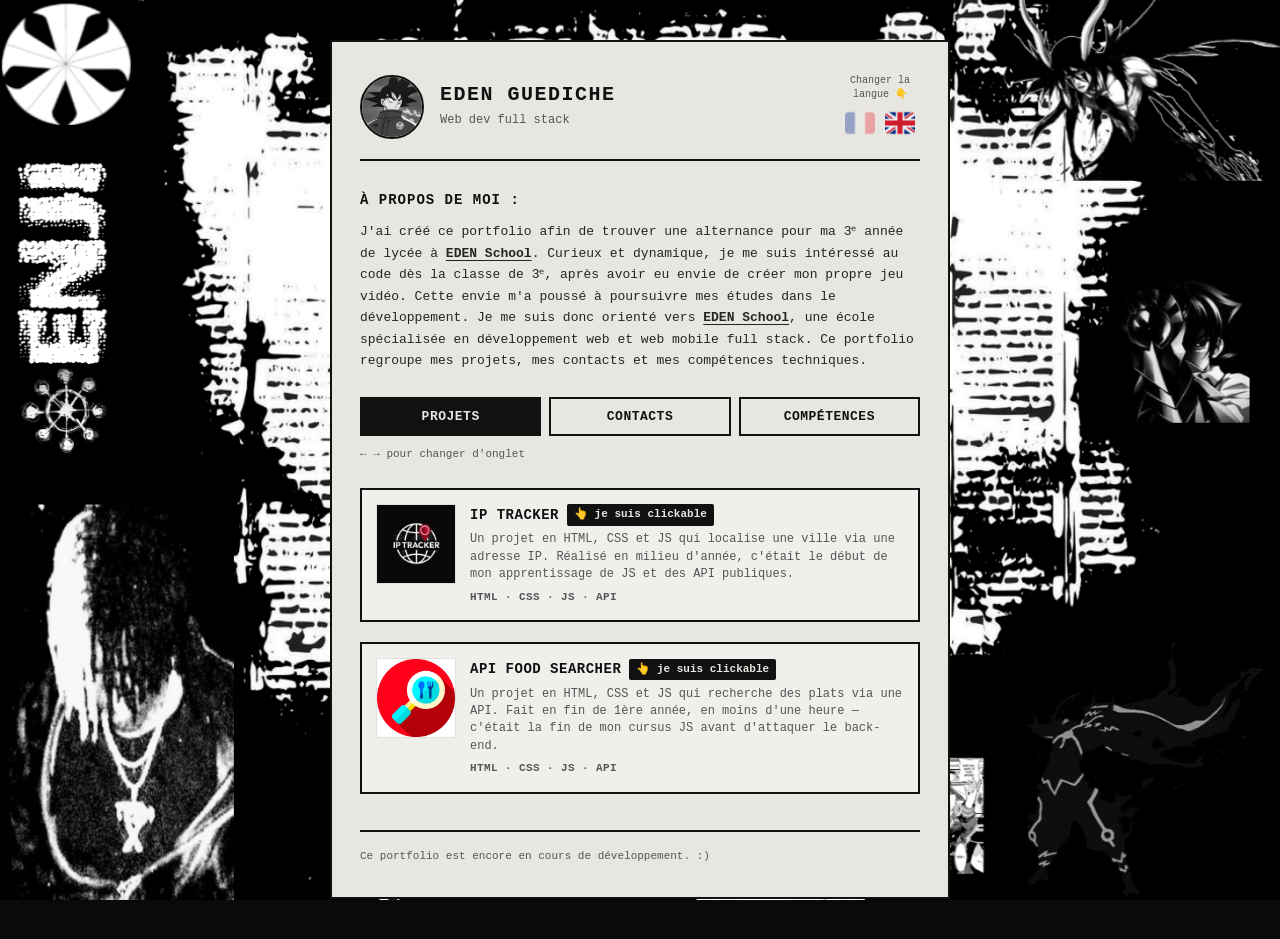
==== index.html @ 7c55465f "feat(whole portfolio change):: new html css js (new language switching system with i18n engine and a" ====
<!doctype html>
<html lang="fr">
  <head>
    <meta charset="UTF-8" />
    <meta name="viewport" content="width=device-width, initial-scale=1.0" />
    <title>Eden GUEDICHE - Portfolio</title>
    <link rel="stylesheet" href="style.css" />
    <link rel="icon" type="image/png" href="images/icon.png" />
    <link rel="apple-touch-icon" href="images/icon.png" />
    <meta name="description" content="Portfolio de Eden GUEDICHE - Développeur web full stack" />
    <meta name="author" content="Eden GUEDICHE" />
  </head>
  <body>
    <div class="background-wrapper">
      <div class="container">
        <div class="content-card">

          <!-- ===== Header ===== -->
          <header class="profile-header">
            <div class="profile-icon">
              <img src="images/profile.jpg" alt="Eden G" />
            </div>

            <div class="profile-info">
              <h1 class="profile-name">Eden GUEDICHE</h1>
              <p class="profile-title" data-i18n="profile.title">Web dev full stack</p>
            </div>

            <!-- Language selector -->
            <div class="language-select">
              <!-- Badge langue actuelle (mobile uniquement) -->
              <span class="lang-badge mobile-only" data-i18n="lang.badge">FR</span>
              <!-- Hint texte (desktop uniquement) -->
              <span class="flag-hint-text desktop-only" data-i18n="lang.hint">Changer la langue 👇</span>
              <!-- Drapeaux -->
              <div class="flag-buttons">
                <img class="flag fr-flag" src="images/flag-fr.png" alt="Français" title="Français" />
                <img class="flag gb-flag" src="images/flag-en.png" alt="English" title="English" />
              </div>
            </div>
          </header>

          <!-- ===== About ===== -->
          <section class="about-section">
            <h2 class="section-title" data-i18n="about.title">À propos de moi :</h2>
            <p class="about-text" data-i18n-html="about.text">
              J'ai créé ce portfolio afin de trouver une alternance pour ma
              3ᵉ année de lycée à <a href="https://www.edenschool.fr/" target="_blank" rel="noopener">EDEN School</a>.
              Curieux et dynamique, je me suis intéressé au code dès la classe de 3ᵉ,
              après avoir eu envie de créer mon propre jeu vidéo. Cette envie m'a poussé
              à poursuivre mes études dans le développement. Je me suis donc orienté vers
              <a href="https://www.edenschool.fr/" target="_blank" rel="noopener">EDEN School</a>,
              une école spécialisée en développement web et web mobile full stack.
              Ce portfolio regroupe mes projets, mes contacts et mes compétences techniques.
            </p>
          </section>

          <!-- ===== Navigation ===== -->
          <nav class="nav-tabs">
            <button class="tab-btn active" data-tab="projets"     data-i18n="tab.projects">Projets</button>
            <button class="tab-btn"        data-tab="contacts"    data-i18n="tab.contacts">Contacts</button>
            <button class="tab-btn"        data-tab="competences" data-i18n="tab.skills">Compétences</button>
            <!-- Flèches : desktop uniquement -->
            <p class="nav-hint desktop-only" data-i18n="nav.hint">← → pour changer d'onglet</p>
          </nav>

          <!-- ===== Tab Content ===== -->
          <div class="tab-content-wrapper">

            <!-- Projects -->
            <div class="tab-content active" id="projets">
              <div class="projects-grid">

                <a href="https://github.com/eguediche/tp-ip-adress-tracker" target="_blank" rel="noopener" class="project-link">
                  <div class="project-card">
                    <div class="project-thumbnail">
                      <img src="images/project-ip-tracker.webp" alt="IP Tracker" />
                    </div>
                    <div class="project-info">
                      <div class="project-header">
                        <h3 class="project-name">IP Tracker</h3>
                        <span class="clickable-badge" data-i18n="project.clickable">👆 je suis clickable</span>
                      </div>
                      <p class="project-desc" data-i18n="project.ip.desc">
                        Un projet en HTML, CSS et JS qui localise une ville via une adresse IP.
                        Réalisé en milieu d'année, c'était le début de mon apprentissage de JS et des API publiques.
                      </p>
                      <span class="project-tags">HTML · CSS · JS · API</span>
                    </div>
                  </div>
                </a>

                <a href="https://github.com/eguediche/api-food-searcher" target="_blank" rel="noopener" class="project-link">
                  <div class="project-card">
                    <div class="project-thumbnail">
                      <img src="images/project-food-searcher.png" alt="Food Searcher" />
                    </div>
                    <div class="project-info">
                      <div class="project-header">
                        <h3 class="project-name">API Food Searcher</h3>
                        <span class="clickable-badge" data-i18n="project.clickable">👆 je suis clickable</span>
                      </div>
                      <p class="project-desc" data-i18n="project.food.desc">
                        Un projet en HTML, CSS et JS qui recherche des plats via une API.
                        Fait en fin de 1ère année, en moins d'une heure — c'était la fin de mon cursus JS avant d'attaquer le back-end.
                      </p>
                      <span class="project-tags">HTML · CSS · JS · API</span>
                    </div>
                  </div>
                </a>

              </div>
            </div>

            <!-- Contacts -->
            <div class="tab-content" id="contacts">
              <div class="contact-list">
                <a href="https://github.com/eguediche" target="_blank" rel="noopener" class="contact-item">
                  <span class="contact-icon">→</span> Github
                </a>
                <a href="mailto:eden.guediche@icloud.com" class="contact-item">
                  <span class="contact-icon">→</span> Email
                </a>
                <a href="https://discord.com/users/935867927788400640" target="_blank" rel="noopener" class="contact-item">
                  <span class="contact-icon">→</span> Discord
                </a>
              </div>
              <p class="contact-note" data-i18n="contact.note">
                Pour tout contact professionnel, merci de passer par l'email.
              </p>
            </div>

            <!-- Skills -->
            <div class="tab-content" id="competences">

              <div class="skills-section">
                <h3 class="skills-label" data-i18n="skills.mastered">Maîtrisé</h3>
                <div class="skills-badges">
                  <a href="https://developer.mozilla.org/docs/Web/HTML" target="_blank" rel="noopener" class="skill-link">
                    <img class="badge-full" src="https://img.shields.io/badge/HTML5-E34F26?style=for-the-badge&logo=html5&logoColor=white" alt="HTML5"/>
                    <img class="badge-icon" src="https://cdn.simpleicons.org/html5/E34F26" alt="HTML5"/>
                  </a>
                  <a href="https://developer.mozilla.org/docs/Web/CSS" target="_blank" rel="noopener" class="skill-link">
                    <img class="badge-full" src="https://img.shields.io/badge/CSS3-1572B6?style=for-the-badge&logo=css3&logoColor=white" alt="CSS3"/>
                    <img class="badge-icon" src="https://cdn.simpleicons.org/css3/1572B6" alt="CSS3"/>
                  </a>
                  <a href="https://developer.mozilla.org/docs/Web/JavaScript" target="_blank" rel="noopener" class="skill-link">
                    <img class="badge-full" src="https://img.shields.io/badge/JavaScript-F7DF1E?style=for-the-badge&logo=javascript&logoColor=black" alt="JavaScript"/>
                    <img class="badge-icon" src="https://cdn.simpleicons.org/javascript/F7DF1E" alt="JavaScript"/>
                  </a>
                  <a href="https://www.php.net" target="_blank" rel="noopener" class="skill-link">
                    <img class="badge-full" src="https://img.shields.io/badge/PHP-777BB4?style=for-the-badge&logo=php&logoColor=white" alt="PHP"/>
                    <img class="badge-icon" src="https://cdn.simpleicons.org/php/777BB4" alt="PHP"/>
                  </a>
                  <a href="https://www.mysql.com" target="_blank" rel="noopener" class="skill-link">
                    <img class="badge-full" src="https://img.shields.io/badge/MySQL-4479A1?style=for-the-badge&logo=mysql&logoColor=white" alt="MySQL"/>
                    <img class="badge-icon" src="https://cdn.simpleicons.org/mysql/4479A1" alt="MySQL"/>
                  </a>
                  <a href="https://getcomposer.org" target="_blank" rel="noopener" class="skill-link">
                    <img class="badge-full" src="https://img.shields.io/badge/Composer-885630?style=for-the-badge&logo=composer&logoColor=white" alt="Composer"/>
                    <img class="badge-icon" src="https://cdn.simpleicons.org/composer/885630" alt="Composer"/>
                  </a>
                </div>
              </div>

              <div class="skills-section">
                <h3 class="skills-label" data-i18n="skills.learning">En apprentissage</h3>
                <div class="skills-badges">
                  <a href="https://laravel.com/docs" target="_blank" rel="noopener" class="skill-link">
                    <img class="badge-full" src="https://img.shields.io/badge/Laravel-FF2D20?style=for-the-badge&logo=laravel&logoColor=white" alt="Laravel"/>
                    <img class="badge-icon" src="https://cdn.simpleicons.org/laravel/FF2D20" alt="Laravel"/>
                  </a>
                </div>
              </div>

              <div class="skills-section">
                <h3 class="skills-label" data-i18n="skills.next">Prochainement</h3>
                <div class="skills-badges">
                  <a href="https://nodejs.org" target="_blank" rel="noopener" class="skill-link">
                    <img class="badge-full" src="https://img.shields.io/badge/Node.js-339933?style=for-the-badge&logo=node.js&logoColor=white" alt="Node.js"/>
                    <img class="badge-icon" src="https://cdn.simpleicons.org/nodedotjs/339933" alt="Node.js"/>
                  </a>
                  <a href="https://react.dev" target="_blank" rel="noopener" class="skill-link">
                    <img class="badge-full" src="https://img.shields.io/badge/React-61DAFB?style=for-the-badge&logo=react&logoColor=black" alt="React"/>
                    <img class="badge-icon" src="https://cdn.simpleicons.org/react/61DAFB" alt="React"/>
                  </a>
                  <a href="https://vuejs.org" target="_blank" rel="noopener" class="skill-link">
                    <img class="badge-full" src="https://img.shields.io/badge/Vue.js-4FC08D?style=for-the-badge&logo=vue.js&logoColor=white" alt="Vue.js"/>
                    <img class="badge-icon" src="https://cdn.simpleicons.org/vuedotjs/4FC08D" alt="Vue.js"/>
                  </a>
                  <a href="https://symfony.com/doc" target="_blank" rel="noopener" class="skill-link">
                    <img class="badge-full" src="https://img.shields.io/badge/Symfony-000000?style=for-the-badge&logo=symfony&logoColor=white" alt="Symfony"/>
                    <img class="badge-icon" src="https://cdn.simpleicons.org/symfony/111111" alt="Symfony"/>
                  </a>
                  <a href="https://www.lua.org/docs.html" target="_blank" rel="noopener" class="skill-link">
                    <img class="badge-full" src="https://img.shields.io/badge/Lua-2C2D72?style=for-the-badge&logo=lua&logoColor=white" alt="Lua"/>
                    <img class="badge-icon" src="https://cdn.simpleicons.org/lua/2C2D72" alt="Lua"/>
                  </a>
                  <a href="https://docs.docker.com" target="_blank" rel="noopener" class="skill-link">
                    <img class="badge-full" src="https://img.shields.io/badge/Docker-2496ED?style=for-the-badge&logo=docker&logoColor=white" alt="Docker"/>
                    <img class="badge-icon" src="https://cdn.simpleicons.org/docker/2496ED" alt="Docker"/>
                  </a>
                </div>
              </div>

            </div>
          </div>

          <!-- ===== Footer ===== -->
          <footer class="footer-note">
            <p data-i18n="footer.text">Ce portfolio est encore en cours de développement. :)</p>
          </footer>

        </div>
      </div>
    </div>

    <script src="script.js"></script>
  </body>
</html>
---- style.css ----
/* ==================== */
/* CSS Variables        */
/* ==================== */
:root {
    --bg-dark:      #0a0a0a;
    --bg-card:      #e8e6e1;
    --text-dark:    #111111;
    --text-muted:   #555555;
    --border:       #111111;
    --border-light: rgba(0,0,0,0.12);
    --card-inner:   rgba(255,255,255,0.35);
    --shadow:       rgba(0,0,0,0.6);
}

/* ==================== */
/* Reset & Base         */
/* ==================== */
* {
    margin: 0;
    padding: 0;
    box-sizing: border-box;
}

body {
    font-family: 'Courier New', Courier, monospace;
    background: var(--bg-dark);
    color: var(--text-dark);
    min-height: 100vh;
    line-height: 1.6;
    overflow-x: hidden;
}

a {
    color: var(--text-dark);
    text-decoration: underline;
    text-underline-offset: 3px;
}

/* ======================== */
/* Visibility helpers       */
/* ======================== */
.desktop-only { display: none !important; }
.mobile-only  { display: flex !important; }

@media (min-width: 769px) {
    .desktop-only { display: flex !important; }
    .mobile-only  { display: none !important; }
}

/* ==================== */
/* Background Wrapper   */
/* ==================== */
.background-wrapper {
    position: relative;
    min-height: 100vh;
    width: 100%;
}

@media (min-width: 769px) {
    .background-wrapper::before {
        content: '';
        position: fixed;
        inset: 0;
        background-image: url('images/background.png');
        background-size: 100% 100%;
        background-position: center;
        background-repeat: no-repeat;
        z-index: -1;
    }
}

/* ==================== */
/* Container            */
/* ==================== */
.container {
    width: 100%;
    min-height: 100vh;
    display: flex;
    justify-content: center;
    align-items: flex-start;
}

@media (min-width: 769px) {
    .container {
        align-items: center;
        padding: 40px 20px;
    }
}

/* ==================== */
/* Content Card         */
/* ==================== */
.content-card {
    background: var(--bg-card);
    width: 100%;
    max-width: 620px;
    padding: 32px 28px;
    min-height: 100vh;
}

@media (min-width: 769px) {
    .content-card {
        min-height: auto;
        border: 2px solid var(--border);
    }
}

/* ==================== */
/* Profile Header       */
/* ==================== */
.profile-header {
    display: flex;
    align-items: center;
    gap: 16px;
    margin-bottom: 28px;
    padding-bottom: 20px;
    border-bottom: 2px solid var(--text-dark);
}

.profile-icon {
    width: 64px;
    height: 64px;
    border-radius: 50%;
    overflow: hidden;
    border: 2px solid var(--text-dark);
    flex-shrink: 0;
}

.profile-icon img {
    width: 100%;
    height: 100%;
    object-fit: cover;
}

.profile-info { flex: 1; }

.profile-name {
    font-size: 20px;
    font-weight: bold;
    letter-spacing: 1.5px;
    text-transform: uppercase;
    line-height: 1.2;
}

.profile-title {
    font-size: 12px;
    color: var(--text-muted);
    margin-top: 4px;
}

/* ========================= */
/* Language Selector         */
/* ========================= */
.language-select {
    display: flex;
    flex-direction: column;
    align-items: center;
    gap: 5px;
    flex-shrink: 0;
}

/* Badge "FR" / "EN" au-dessus du drapeau — mobile uniquement */
.lang-badge {
    font-size: 10px;
    font-weight: bold;
    letter-spacing: 1.5px;
    background: var(--text-dark);
    color: var(--bg-card);
    padding: 2px 6px;
    /* display géré par .mobile-only */
}

/* Hint texte — desktop uniquement */
.flag-hint-text {
    font-size: 10px;
    color: var(--text-muted);
    text-align: center;
    max-width: 80px;
    line-height: 1.4;
    /* display géré par .desktop-only */
}

/* Conteneur drapeaux */
.flag-buttons {
    display: flex;
    gap: 8px;
    align-items: center;
}

/* Drapeaux — taille adaptative */
.flag {
    cursor: pointer;
    border: 1px solid transparent;
    border-radius: 2px;
    transition: transform 0.2s, border-color 0.2s, opacity 0.2s;
    width: 22px; /* mobile : petit */
}

@media (min-width: 769px) {
    .flag { width: 32px; } /* desktop : normal */
}

.flag:hover {
    transform: scale(1.12);
    border-color: var(--text-dark);
}

/* Flag de la langue active légèrement atténué */
.flag.active-lang { opacity: 0.35; }

/* ==================== */
/* About Section        */
/* ==================== */
.about-section { margin-bottom: 26px; }

.section-title {
    font-size: 14px;
    font-weight: bold;
    text-transform: uppercase;
    letter-spacing: 1px;
    margin-bottom: 10px;
}

.about-text {
    font-size: 13px;
    line-height: 1.65;
    opacity: 0.9;
}

.about-text a { font-weight: bold; }

/* ==================== */
/* Navigation Tabs      */
/* ==================== */
.nav-tabs {
    display: flex;
    gap: 8px;
    margin-bottom: 24px;
    flex-wrap: wrap;
    align-items: center;
}

.tab-btn {
    flex: 1;
    min-width: 110px;
    padding: 10px 14px;
    background: transparent;
    border: 2px solid var(--text-dark);
    color: var(--text-dark);
    font-family: 'Courier New', monospace;
    font-size: 13px;
    font-weight: bold;
    cursor: pointer;
    transition: background 0.2s, color 0.2s, transform 0.15s;
    text-transform: uppercase;
    letter-spacing: 0.5px;
}

.tab-btn:hover {
    background: var(--text-dark);
    color: var(--bg-card);
    transform: translateY(-2px);
}

.tab-btn.active {
    background: var(--text-dark);
    color: var(--bg-card);
}

.nav-hint {
    width: 100%;
    font-size: 11px;
    color: var(--text-muted);
    text-align: center;
    margin-top: 2px;
    /* display géré par .desktop-only */
}

/* ==================== */
/* Tab Content          */
/* ==================== */
.tab-content-wrapper { min-height: 280px; }

.tab-content {
    display: none;
    animation: fadeIn 0.3s ease;
}

.tab-content.active { display: block; }

@keyframes fadeIn {
    from { opacity: 0; transform: translateY(8px); }
    to   { opacity: 1; transform: translateY(0); }
}

/* ==================== */
/* Projects             */
/* ==================== */
.projects-grid {
    display: grid;
    gap: 20px;
}

.project-link {
    text-decoration: none;
    display: block;
}

.project-card {
    display: flex;
    gap: 14px;
    padding: 14px;
    border: 2px solid var(--text-dark);
    background: var(--card-inner);
    transition: transform 0.22s ease, box-shadow 0.22s ease;
}

.project-card:hover {
    transform: translate(-3px, -3px);
    box-shadow: 5px 5px 0 var(--text-dark);
}

.project-thumbnail {
    width: 80px;
    height: 80px;
    flex-shrink: 0;
    background: #fff;
    border: 1px solid var(--border-light);
    overflow: hidden;
    display: flex;
    align-items: center;
    justify-content: center;
}

.project-thumbnail img {
    width: 100%;
    height: 100%;
    object-fit: cover;
}

.project-info {
    flex: 1;
    display: flex;
    flex-direction: column;
    gap: 5px;
}

.project-header {
    display: flex;
    align-items: center;
    gap: 8px;
    flex-wrap: wrap;
}

.project-name {
    font-size: 14px;
    font-weight: bold;
    text-transform: uppercase;
    letter-spacing: 0.5px;
}

/* Badge "👆 je suis clickable" */
.clickable-badge {
    font-size: 11px;
    font-weight: bold;
    color: var(--bg-card);
    background: var(--text-dark);
    padding: 2px 7px;
    border-radius: 2px;
    white-space: nowrap;
    animation: pulse-badge 2.5s ease-in-out infinite;
}

@keyframes pulse-badge {
    0%, 100% { opacity: 1; }
    50%       { opacity: 0.55; }
}

.project-desc {
    font-size: 12px;
    color: var(--text-muted);
    line-height: 1.45;
}

.project-tags {
    font-size: 11px;
    font-weight: bold;
    color: var(--text-muted);
    letter-spacing: 0.4px;
    margin-top: auto;
}

/* ==================== */
/* Contacts             */
/* ==================== */
.contact-list {
    display: flex;
    flex-direction: column;
    gap: 12px;
    margin-bottom: 20px;
}

.contact-item {
    display: flex;
    align-items: center;
    gap: 10px;
    padding: 12px 15px;
    background: var(--card-inner);
    border: 2px solid var(--text-dark);
    color: var(--text-dark);
    text-decoration: none;
    font-size: 14px;
    font-weight: bold;
    text-transform: uppercase;
    letter-spacing: 0.5px;
    transition: all 0.2s ease;
}

.contact-item:hover {
    background: var(--text-dark);
    color: var(--bg-card);
    transform: translateX(5px);
}

.contact-icon { transition: transform 0.2s; }
.contact-item:hover .contact-icon { transform: translateX(4px); }

.contact-note {
    font-size: 12px;
    line-height: 1.5;
    padding: 10px 12px;
    border-left: 3px solid var(--text-dark);
    background: var(--card-inner);
    color: var(--text-muted);
}

/* ==================== */
/* Skills               */
/* ==================== */
.skills-section {
    margin-bottom: 20px;
    padding-bottom: 18px;
    border-bottom: 1px solid var(--border-light);
}

.skills-section:last-child {
    border-bottom: none;
    margin-bottom: 0;
}

.skills-label {
    font-size: 12px;
    font-weight: bold;
    text-transform: uppercase;
    letter-spacing: 1.2px;
    margin-bottom: 12px;
    color: var(--text-dark);
}

.skills-badges {
    display: flex;
    flex-wrap: wrap;
    gap: 8px;
    align-items: center;
}

.skill-link {
    display: inline-flex;
    align-items: center;
    transition: transform 0.18s, opacity 0.18s;
    opacity: 0.88;
}

.skill-link:hover {
    transform: translateY(-2px);
    opacity: 1;
}

/* Desktop : badge logo + texte */
.badge-full { display: block; height: 32px; }
.badge-icon { display: none; }

/* Mobile : icône seule */
@media (max-width: 768px) {
    .badge-full { display: none; }
    .badge-icon {
        display: block;
        width: 34px;
        height: 34px;
        padding: 5px;
        background: rgba(255, 255, 255, 0.55);
        border: 1px solid var(--border-light);
        border-radius: 4px;
        object-fit: contain;
    }
}

/* ==================== */
/* Footer               */
/* ==================== */
.footer-note {
    margin-top: 36px;
    padding-top: 16px;
    border-top: 2px solid var(--text-dark);
}

.footer-note p {
    font-size: 11px;
    color: var(--text-muted);
}

/* ==================== */
/* Responsive           */
/* ==================== */
@media (max-width: 480px) {
    .content-card  { padding: 22px 18px; }
    .profile-name  { font-size: 16px; }

    .nav-tabs      { flex-direction: column; }
    .tab-btn       { min-width: 100%; }

    .project-card  { flex-direction: column; }
    .project-thumbnail {
        width: 100%;
        height: 110px;
    }
}
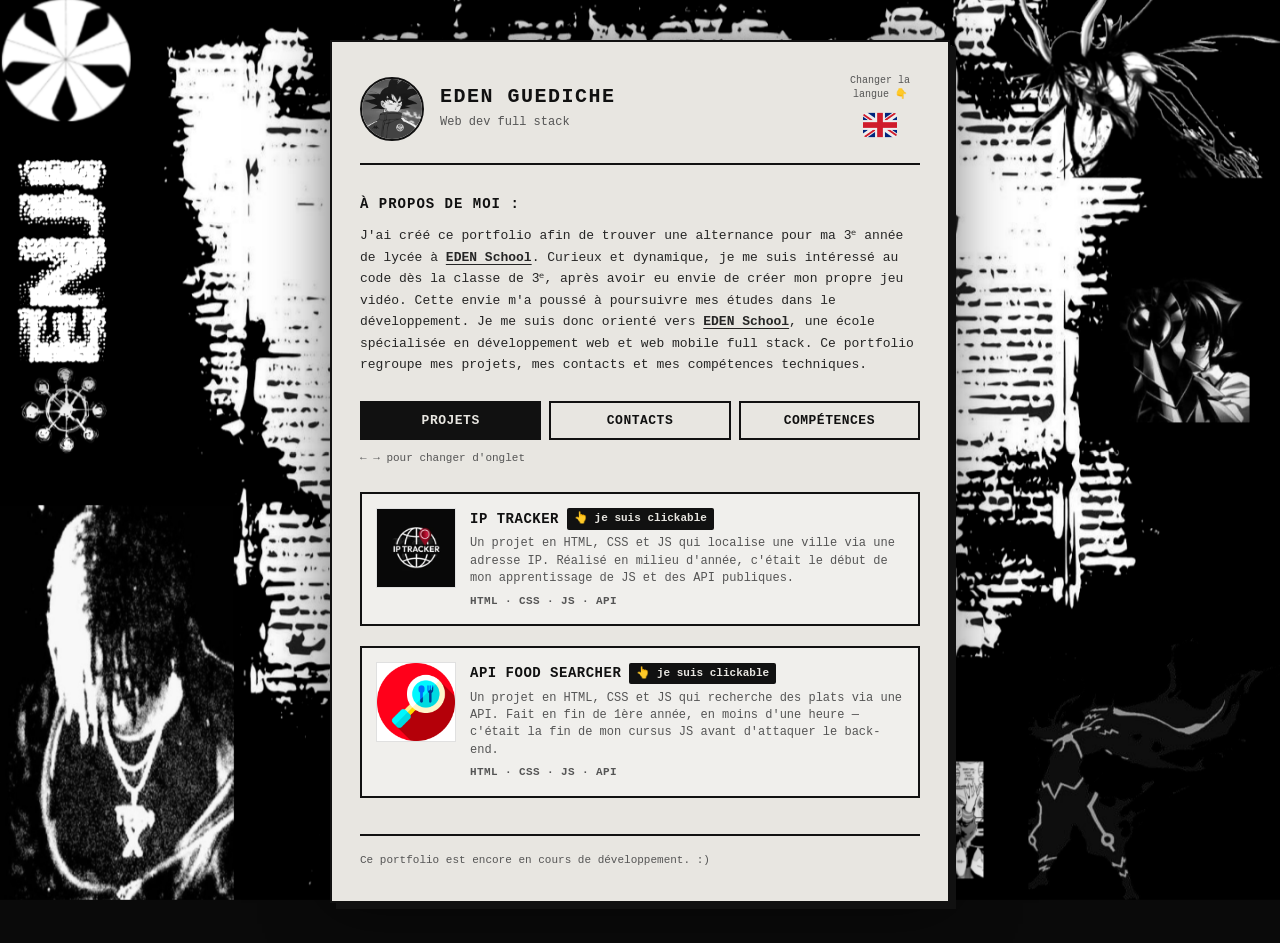
==== commit 361a2eec: "feat(test of github pages hosting project with VERY cool animation) mainly a test heh" ====
--- a/index.html
+++ b/index.html
@@ -26,33 +26,20 @@
               <p class="profile-title" data-i18n="profile.title">Web dev full stack</p>
             </div>
 
-            <!-- Language selector -->
+            <!-- Language selector : UN seul drapeau (langue cible) -->
             <div class="language-select">
-              <!-- Badge langue actuelle (mobile uniquement) -->
-              <span class="lang-badge mobile-only" data-i18n="lang.badge">FR</span>
-              <!-- Hint texte (desktop uniquement) -->
               <span class="flag-hint-text desktop-only" data-i18n="lang.hint">Changer la langue 👇</span>
-              <!-- Drapeaux -->
-              <div class="flag-buttons">
-                <img class="flag fr-flag" src="images/flag-fr.png" alt="Français" title="Français" />
-                <img class="flag gb-flag" src="images/flag-en.png" alt="English" title="English" />
-              </div>
+              <!-- badge mobile au-dessus du drapeau -->
+              <span class="lang-badge mobile-only" id="lang-badge">EN</span>
+              <!-- drapeau unique — src changée par JS -->
+              <img class="flag" id="lang-flag" src="images/flag-en.png" alt="Switch language" title="Switch language" />
             </div>
           </header>
 
           <!-- ===== About ===== -->
           <section class="about-section">
             <h2 class="section-title" data-i18n="about.title">À propos de moi :</h2>
-            <p class="about-text" data-i18n-html="about.text">
-              J'ai créé ce portfolio afin de trouver une alternance pour ma
-              3ᵉ année de lycée à <a href="https://www.edenschool.fr/" target="_blank" rel="noopener">EDEN School</a>.
-              Curieux et dynamique, je me suis intéressé au code dès la classe de 3ᵉ,
-              après avoir eu envie de créer mon propre jeu vidéo. Cette envie m'a poussé
-              à poursuivre mes études dans le développement. Je me suis donc orienté vers
-              <a href="https://www.edenschool.fr/" target="_blank" rel="noopener">EDEN School</a>,
-              une école spécialisée en développement web et web mobile full stack.
-              Ce portfolio regroupe mes projets, mes contacts et mes compétences techniques.
-            </p>
+            <p class="about-text" data-i18n-html="about.text"></p>
           </section>
 
           <!-- ===== Navigation ===== -->
@@ -60,7 +47,6 @@
             <button class="tab-btn active" data-tab="projets"     data-i18n="tab.projects">Projets</button>
             <button class="tab-btn"        data-tab="contacts"    data-i18n="tab.contacts">Contacts</button>
             <button class="tab-btn"        data-tab="competences" data-i18n="tab.skills">Compétences</button>
-            <!-- Flèches : desktop uniquement -->
             <p class="nav-hint desktop-only" data-i18n="nav.hint">← → pour changer d'onglet</p>
           </nav>
 
@@ -71,43 +57,34 @@
             <div class="tab-content active" id="projets">
               <div class="projects-grid">
 
-                <a href="https://github.com/eguediche/tp-ip-adress-tracker" target="_blank" rel="noopener" class="project-link">
-                  <div class="project-card">
-                    <div class="project-thumbnail">
-                      <img src="images/project-ip-tracker.webp" alt="IP Tracker" />
+                <!-- Chaque project-card déclenche l'overlay via data-project -->
+                <div class="project-card" data-project="ip">
+                  <div class="project-thumbnail">
+                    <img src="images/project-ip-tracker.webp" alt="IP Tracker" />
+                  </div>
+                  <div class="project-info">
+                    <div class="project-header">
+                      <h3 class="project-name">IP Tracker</h3>
+                      <span class="clickable-badge" data-i18n="project.clickable">👆 je suis clickable</span>
                     </div>
-                    <div class="project-info">
-                      <div class="project-header">
-                        <h3 class="project-name">IP Tracker</h3>
-                        <span class="clickable-badge" data-i18n="project.clickable">👆 je suis clickable</span>
-                      </div>
-                      <p class="project-desc" data-i18n="project.ip.desc">
-                        Un projet en HTML, CSS et JS qui localise une ville via une adresse IP.
-                        Réalisé en milieu d'année, c'était le début de mon apprentissage de JS et des API publiques.
-                      </p>
-                      <span class="project-tags">HTML · CSS · JS · API</span>
+                    <p class="project-desc" data-i18n="project.ip.desc"></p>
+                    <span class="project-tags">HTML · CSS · JS · API</span>
+                  </div>
+                </div>
+
+                <div class="project-card" data-project="food">
+                  <div class="project-thumbnail">
+                    <img src="images/project-food-searcher.png" alt="Food Searcher" />
+                  </div>
+                  <div class="project-info">
+                    <div class="project-header">
+                      <h3 class="project-name">API Food Searcher</h3>
+                      <span class="clickable-badge" data-i18n="project.clickable">👆 je suis clickable</span>
                     </div>
-                  </div>
-                </a>
-
-                <a href="https://github.com/eguediche/api-food-searcher" target="_blank" rel="noopener" class="project-link">
-                  <div class="project-card">
-                    <div class="project-thumbnail">
-                      <img src="images/project-food-searcher.png" alt="Food Searcher" />
-                    </div>
-                    <div class="project-info">
-                      <div class="project-header">
-                        <h3 class="project-name">API Food Searcher</h3>
-                        <span class="clickable-badge" data-i18n="project.clickable">👆 je suis clickable</span>
-                      </div>
-                      <p class="project-desc" data-i18n="project.food.desc">
-                        Un projet en HTML, CSS et JS qui recherche des plats via une API.
-                        Fait en fin de 1ère année, en moins d'une heure — c'était la fin de mon cursus JS avant d'attaquer le back-end.
-                      </p>
-                      <span class="project-tags">HTML · CSS · JS · API</span>
-                    </div>
-                  </div>
-                </a>
+                    <p class="project-desc" data-i18n="project.food.desc"></p>
+                    <span class="project-tags">HTML · CSS · JS · API</span>
+                  </div>
+                </div>
 
               </div>
             </div>
@@ -125,9 +102,7 @@
                   <span class="contact-icon">→</span> Discord
                 </a>
               </div>
-              <p class="contact-note" data-i18n="contact.note">
-                Pour tout contact professionnel, merci de passer par l'email.
-              </p>
+              <p class="contact-note" data-i18n="contact.note">Pour tout contact professionnel, merci de passer par l'email.</p>
             </div>
 
             <!-- Skills -->
@@ -215,6 +190,38 @@
       </div>
     </div>
 
+    <!-- ===== Project Split Overlay ===== -->
+    <div class="project-overlay" id="project-overlay" aria-hidden="true">
+      <!-- Bouton fermer -->
+      <button class="overlay-close" id="overlay-close" aria-label="Fermer">✕</button>
+
+      <!-- Moitié HAUT — GitHub -->
+      <a class="split-half split-top" id="split-github" href="#" target="_blank" rel="noopener">
+        <div class="split-content">
+          <!-- GitHub logo SVG inline pour pas dépendre d'une image externe -->
+          <svg class="gh-logo" viewBox="0 0 98 96" xmlns="http://www.w3.org/2000/svg">
+            <path fill-rule="evenodd" clip-rule="evenodd" d="M48.854 0C21.839 0 0 22 0 49.217c0 21.756 13.993 40.172 33.405 46.69 2.427.49 3.316-1.059 3.316-2.362 0-1.141-.08-5.052-.08-9.127-13.59 2.934-16.42-5.867-16.42-5.867-2.184-5.704-5.42-7.17-5.42-7.17-4.448-3.015.324-3.015.324-3.015 4.934.326 7.523 5.052 7.523 5.052 4.367 7.496 11.404 5.378 14.235 4.074.404-3.178 1.699-5.378 3.074-6.6-10.839-1.141-22.243-5.378-22.243-24.283 0-5.378 1.94-9.778 5.014-13.2-.485-1.222-2.184-6.275.486-13.038 0 0 4.125-1.304 13.426 5.052a46.97 46.97 0 0 1 12.214-1.63c4.125 0 8.33.571 12.213 1.63 9.302-6.356 13.427-5.052 13.427-5.052 2.67 6.763.97 11.816.485 13.038 3.155 3.422 5.015 7.822 5.015 13.2 0 18.905-11.404 23.06-22.324 24.283 1.78 1.548 3.316 4.481 3.316 9.126 0 6.6-.08 11.897-.08 13.526 0 1.304.89 2.853 3.316 2.364 19.412-6.52 33.405-24.935 33.405-46.691C97.707 22 75.788 0 48.854 0z" fill="#fff"/>
+          </svg>
+          <span class="split-label" data-i18n="overlay.github">Voir sur GitHub</span>
+          <span class="split-sub" data-i18n="overlay.github.sub">Code source du projet</span>
+        </div>
+      </a>
+
+      <!-- Moitié BAS — Live demo -->
+      <a class="split-half split-bottom" id="split-live" href="#" target="_blank" rel="noopener">
+        <div class="split-content">
+          <div class="split-preview" id="split-preview-img">
+            <!-- image du projet injectée par JS -->
+          </div>
+          <span class="split-label" data-i18n="overlay.live">Voir le projet en live</span>
+          <span class="split-sub" data-i18n="overlay.live.sub">Hébergé sur GitHub Pages</span>
+        </div>
+      </a>
+
+      <!-- Ligne diagonale décorative au centre -->
+      <div class="split-divider"></div>
+    </div>
+
     <script src="script.js"></script>
   </body>
-</html>
+</html>
--- a/style.css
+++ b/style.css
@@ -48,7 +48,7 @@
 }
 
 /* ==================== */
-/* Background Wrapper   */
+/* Background           */
 /* ==================== */
 .background-wrapper {
     position: relative;
@@ -62,7 +62,7 @@
         position: fixed;
         inset: 0;
         background-image: url('images/background.png');
-        background-size: 100% 100%;
+        background-size: cover;
         background-position: center;
         background-repeat: no-repeat;
         z-index: -1;
@@ -102,6 +102,7 @@
     .content-card {
         min-height: auto;
         border: 2px solid var(--border);
+        box-shadow: 6px 6px 0 var(--border), 0 0 60px var(--shadow);
     }
 }
 
@@ -126,11 +127,7 @@
     flex-shrink: 0;
 }
 
-.profile-icon img {
-    width: 100%;
-    height: 100%;
-    object-fit: cover;
-}
+.profile-icon img { width: 100%; height: 100%; object-fit: cover; }
 
 .profile-info { flex: 1; }
 
@@ -142,14 +139,11 @@
     line-height: 1.2;
 }
 
-.profile-title {
-    font-size: 12px;
-    color: var(--text-muted);
-    margin-top: 4px;
-}
+.profile-title { font-size: 12px; color: var(--text-muted); margin-top: 4px; }
 
 /* ========================= */
 /* Language Selector         */
+/* flag unique + badge       */
 /* ========================= */
 .language-select {
     display: flex;
@@ -159,7 +153,7 @@
     flex-shrink: 0;
 }
 
-/* Badge "FR" / "EN" au-dessus du drapeau — mobile uniquement */
+/* Badge "EN" / "FR" au-dessus — mobile only */
 .lang-badge {
     font-size: 10px;
     font-weight: bold;
@@ -167,37 +161,31 @@
     background: var(--text-dark);
     color: var(--bg-card);
     padding: 2px 6px;
+    line-height: 1.4;
     /* display géré par .mobile-only */
 }
 
-/* Hint texte — desktop uniquement */
+/* Hint desktop */
 .flag-hint-text {
     font-size: 10px;
     color: var(--text-muted);
     text-align: center;
     max-width: 80px;
     line-height: 1.4;
-    /* display géré par .desktop-only */
-}
-
-/* Conteneur drapeaux */
-.flag-buttons {
-    display: flex;
-    gap: 8px;
-    align-items: center;
-}
-
-/* Drapeaux — taille adaptative */
+}
+
+/* Drapeau unique */
 .flag {
     cursor: pointer;
     border: 1px solid transparent;
     border-radius: 2px;
-    transition: transform 0.2s, border-color 0.2s, opacity 0.2s;
-    width: 22px; /* mobile : petit */
+    transition: transform 0.2s, border-color 0.2s;
+    width: 26px;      /* mobile */
+    display: block;
 }
 
 @media (min-width: 769px) {
-    .flag { width: 32px; } /* desktop : normal */
+    .flag { width: 36px; } /* desktop */
 }
 
 .flag:hover {
@@ -205,9 +193,6 @@
     border-color: var(--text-dark);
 }
 
-/* Flag de la langue active légèrement atténué */
-.flag.active-lang { opacity: 0.35; }
-
 /* ==================== */
 /* About Section        */
 /* ==================== */
@@ -221,12 +206,7 @@
     margin-bottom: 10px;
 }
 
-.about-text {
-    font-size: 13px;
-    line-height: 1.65;
-    opacity: 0.9;
-}
-
+.about-text { font-size: 13px; line-height: 1.65; opacity: 0.9; }
 .about-text a { font-weight: bold; }
 
 /* ==================== */
@@ -256,16 +236,8 @@
     letter-spacing: 0.5px;
 }
 
-.tab-btn:hover {
-    background: var(--text-dark);
-    color: var(--bg-card);
-    transform: translateY(-2px);
-}
-
-.tab-btn.active {
-    background: var(--text-dark);
-    color: var(--bg-card);
-}
+.tab-btn:hover { background: var(--text-dark); color: var(--bg-card); transform: translateY(-2px); }
+.tab-btn.active { background: var(--text-dark); color: var(--bg-card); }
 
 .nav-hint {
     width: 100%;
@@ -273,7 +245,6 @@
     color: var(--text-muted);
     text-align: center;
     margin-top: 2px;
-    /* display géré par .desktop-only */
 }
 
 /* ==================== */
@@ -281,11 +252,7 @@
 /* ==================== */
 .tab-content-wrapper { min-height: 280px; }
 
-.tab-content {
-    display: none;
-    animation: fadeIn 0.3s ease;
-}
-
+.tab-content { display: none; animation: fadeIn 0.3s ease; }
 .tab-content.active { display: block; }
 
 @keyframes fadeIn {
@@ -296,22 +263,16 @@
 /* ==================== */
 /* Projects             */
 /* ==================== */
-.projects-grid {
-    display: grid;
-    gap: 20px;
-}
-
-.project-link {
-    text-decoration: none;
-    display: block;
-}
-
+.projects-grid { display: grid; gap: 20px; }
+
+/* card clickable sans <a> autour */
 .project-card {
     display: flex;
     gap: 14px;
     padding: 14px;
     border: 2px solid var(--text-dark);
     background: var(--card-inner);
+    cursor: pointer;
     transition: transform 0.22s ease, box-shadow 0.22s ease;
 }
 
@@ -332,25 +293,11 @@
     justify-content: center;
 }
 
-.project-thumbnail img {
-    width: 100%;
-    height: 100%;
-    object-fit: cover;
-}
-
-.project-info {
-    flex: 1;
-    display: flex;
-    flex-direction: column;
-    gap: 5px;
-}
-
-.project-header {
-    display: flex;
-    align-items: center;
-    gap: 8px;
-    flex-wrap: wrap;
-}
+.project-thumbnail img { width: 100%; height: 100%; object-fit: cover; }
+
+.project-info { flex: 1; display: flex; flex-direction: column; gap: 5px; }
+
+.project-header { display: flex; align-items: center; gap: 8px; flex-wrap: wrap; }
 
 .project-name {
     font-size: 14px;
@@ -359,7 +306,6 @@
     letter-spacing: 0.5px;
 }
 
-/* Badge "👆 je suis clickable" */
 .clickable-badge {
     font-size: 11px;
     font-weight: bold;
@@ -373,14 +319,10 @@
 
 @keyframes pulse-badge {
     0%, 100% { opacity: 1; }
-    50%       { opacity: 0.55; }
-}
-
-.project-desc {
-    font-size: 12px;
-    color: var(--text-muted);
-    line-height: 1.45;
-}
+    50%       { opacity: 0.5; }
+}
+
+.project-desc { font-size: 12px; color: var(--text-muted); line-height: 1.45; }
 
 .project-tags {
     font-size: 11px;
@@ -393,12 +335,7 @@
 /* ==================== */
 /* Contacts             */
 /* ==================== */
-.contact-list {
-    display: flex;
-    flex-direction: column;
-    gap: 12px;
-    margin-bottom: 20px;
-}
+.contact-list { display: flex; flex-direction: column; gap: 12px; margin-bottom: 20px; }
 
 .contact-item {
     display: flex;
@@ -416,12 +353,7 @@
     transition: all 0.2s ease;
 }
 
-.contact-item:hover {
-    background: var(--text-dark);
-    color: var(--bg-card);
-    transform: translateX(5px);
-}
-
+.contact-item:hover { background: var(--text-dark); color: var(--bg-card); transform: translateX(5px); }
 .contact-icon { transition: transform 0.2s; }
 .contact-item:hover .contact-icon { transform: translateX(4px); }
 
@@ -437,16 +369,8 @@
 /* ==================== */
 /* Skills               */
 /* ==================== */
-.skills-section {
-    margin-bottom: 20px;
-    padding-bottom: 18px;
-    border-bottom: 1px solid var(--border-light);
-}
-
-.skills-section:last-child {
-    border-bottom: none;
-    margin-bottom: 0;
-}
+.skills-section { margin-bottom: 20px; padding-bottom: 18px; border-bottom: 1px solid var(--border-light); }
+.skills-section:last-child { border-bottom: none; margin-bottom: 0; }
 
 .skills-label {
     font-size: 12px;
@@ -457,30 +381,14 @@
     color: var(--text-dark);
 }
 
-.skills-badges {
-    display: flex;
-    flex-wrap: wrap;
-    gap: 8px;
-    align-items: center;
-}
-
-.skill-link {
-    display: inline-flex;
-    align-items: center;
-    transition: transform 0.18s, opacity 0.18s;
-    opacity: 0.88;
-}
-
-.skill-link:hover {
-    transform: translateY(-2px);
-    opacity: 1;
-}
-
-/* Desktop : badge logo + texte */
+.skills-badges { display: flex; flex-wrap: wrap; gap: 8px; align-items: center; }
+
+.skill-link { display: inline-flex; align-items: center; transition: transform 0.18s, opacity 0.18s; opacity: 0.88; }
+.skill-link:hover { transform: translateY(-2px); opacity: 1; }
+
 .badge-full { display: block; height: 32px; }
 .badge-icon { display: none; }
 
-/* Mobile : icône seule */
 @media (max-width: 768px) {
     .badge-full { display: none; }
     .badge-icon {
@@ -488,7 +396,7 @@
         width: 34px;
         height: 34px;
         padding: 5px;
-        background: rgba(255, 255, 255, 0.55);
+        background: rgba(255,255,255,0.55);
         border: 1px solid var(--border-light);
         border-radius: 4px;
         object-fit: contain;
@@ -498,30 +406,168 @@
 /* ==================== */
 /* Footer               */
 /* ==================== */
-.footer-note {
-    margin-top: 36px;
-    padding-top: 16px;
-    border-top: 2px solid var(--text-dark);
-}
-
-.footer-note p {
+.footer-note { margin-top: 36px; padding-top: 16px; border-top: 2px solid var(--text-dark); }
+.footer-note p { font-size: 11px; color: var(--text-muted); }
+
+/* ==================== */
+/* Responsive card      */
+/* ==================== */
+@media (max-width: 480px) {
+    .content-card { padding: 22px 18px; }
+    .profile-name { font-size: 16px; }
+    .nav-tabs { flex-direction: column; }
+    .tab-btn { min-width: 100%; }
+    .project-card { flex-direction: column; }
+    .project-thumbnail { width: 100%; height: 110px; }
+}
+
+/* ================================================ */
+/* PROJECT OVERLAY — split diagonal style           */
+/* ================================================ */
+
+.project-overlay {
+    position: fixed;
+    inset: 0;
+    z-index: 1000;
+    display: flex;
+    flex-direction: column;
+    opacity: 0;
+    pointer-events: none;
+    transition: opacity 0.35s ease;
+}
+
+.project-overlay.open {
+    opacity: 1;
+    pointer-events: all;
+}
+
+/* Les deux moitiés */
+.split-half {
+    position: absolute;
+    width: 100%;
+    height: 100%;
+    display: flex;
+    align-items: center;
+    justify-content: center;
+    text-decoration: none;
+    transition: filter 0.25s ease;
+    overflow: hidden;
+}
+
+/* Haut : GitHub — fond très sombre */
+.split-top {
+    background: #0d1117;        /* couleur GitHub */
+    clip-path: polygon(0 0, 100% 0, 100% 52%, 0 65%);
+    align-items: flex-start;
+    padding-top: 10%;
+}
+
+/* Bas : Live — fond légèrement plus clair */
+.split-bottom {
+    background: #1a1f2e;
+    clip-path: polygon(0 60%, 100% 48%, 100% 100%, 0 100%);
+    align-items: flex-end;
+    padding-bottom: 10%;
+}
+
+.split-half:hover { filter: brightness(1.15); }
+
+/* Contenu centré dans chaque moitié */
+.split-content {
+    display: flex;
+    flex-direction: column;
+    align-items: center;
+    gap: 10px;
+    color: #fff;
+    text-align: center;
+    padding: 0 20px;
+    pointer-events: none;   /* le clic passe au <a> parent */
+}
+
+/* Logo GitHub SVG */
+.gh-logo {
+    width: 52px;
+    height: 52px;
+    opacity: 0.9;
+}
+
+/* Image preview du projet */
+.split-preview {
+    width: 120px;
+    height: 80px;
+    overflow: hidden;
+    border: 2px solid rgba(255,255,255,0.2);
+    border-radius: 4px;
+}
+
+.split-preview img {
+    width: 100%;
+    height: 100%;
+    object-fit: cover;
+}
+
+/* Labels texte */
+.split-label {
+    font-family: 'Courier New', monospace;
+    font-size: 18px;
+    font-weight: bold;
+    text-transform: uppercase;
+    letter-spacing: 2px;
+    color: #fff;
+}
+
+.split-sub {
+    font-family: 'Courier New', monospace;
     font-size: 11px;
-    color: var(--text-muted);
-}
-
-/* ==================== */
-/* Responsive           */
-/* ==================== */
+    color: rgba(255,255,255,0.5);
+    letter-spacing: 1px;
+    text-transform: uppercase;
+}
+
+/* Ligne diagonale décorative entre les deux moitiés */
+.split-divider {
+    position: absolute;
+    top: 50%;
+    left: -10%;
+    width: 120%;
+    height: 3px;
+    background: linear-gradient(90deg, transparent, rgba(255,255,255,0.6), transparent);
+    transform: translateY(-50%) rotate(-6deg);
+    pointer-events: none;
+}
+
+/* Bouton fermer */
+.overlay-close {
+    position: absolute;
+    top: 18px;
+    right: 20px;
+    z-index: 10;
+    background: transparent;
+    border: 2px solid rgba(255,255,255,0.5);
+    color: #fff;
+    font-size: 18px;
+    width: 40px;
+    height: 40px;
+    cursor: pointer;
+    border-radius: 2px;
+    transition: background 0.2s, border-color 0.2s;
+    font-family: 'Courier New', monospace;
+    display: flex;
+    align-items: center;
+    justify-content: center;
+}
+
+.overlay-close:hover {
+    background: rgba(255,255,255,0.15);
+    border-color: #fff;
+}
+
+/* Hover effet lumineux sur chaque half — curseur pointer */
+.split-top, .split-bottom { cursor: pointer; }
+
+/* Responsive overlay */
 @media (max-width: 480px) {
-    .content-card  { padding: 22px 18px; }
-    .profile-name  { font-size: 16px; }
-
-    .nav-tabs      { flex-direction: column; }
-    .tab-btn       { min-width: 100%; }
-
-    .project-card  { flex-direction: column; }
-    .project-thumbnail {
-        width: 100%;
-        height: 110px;
-    }
-}
+    .split-label { font-size: 14px; }
+    .gh-logo { width: 38px; height: 38px; }
+    .split-preview { width: 90px; height: 60px; }
+}
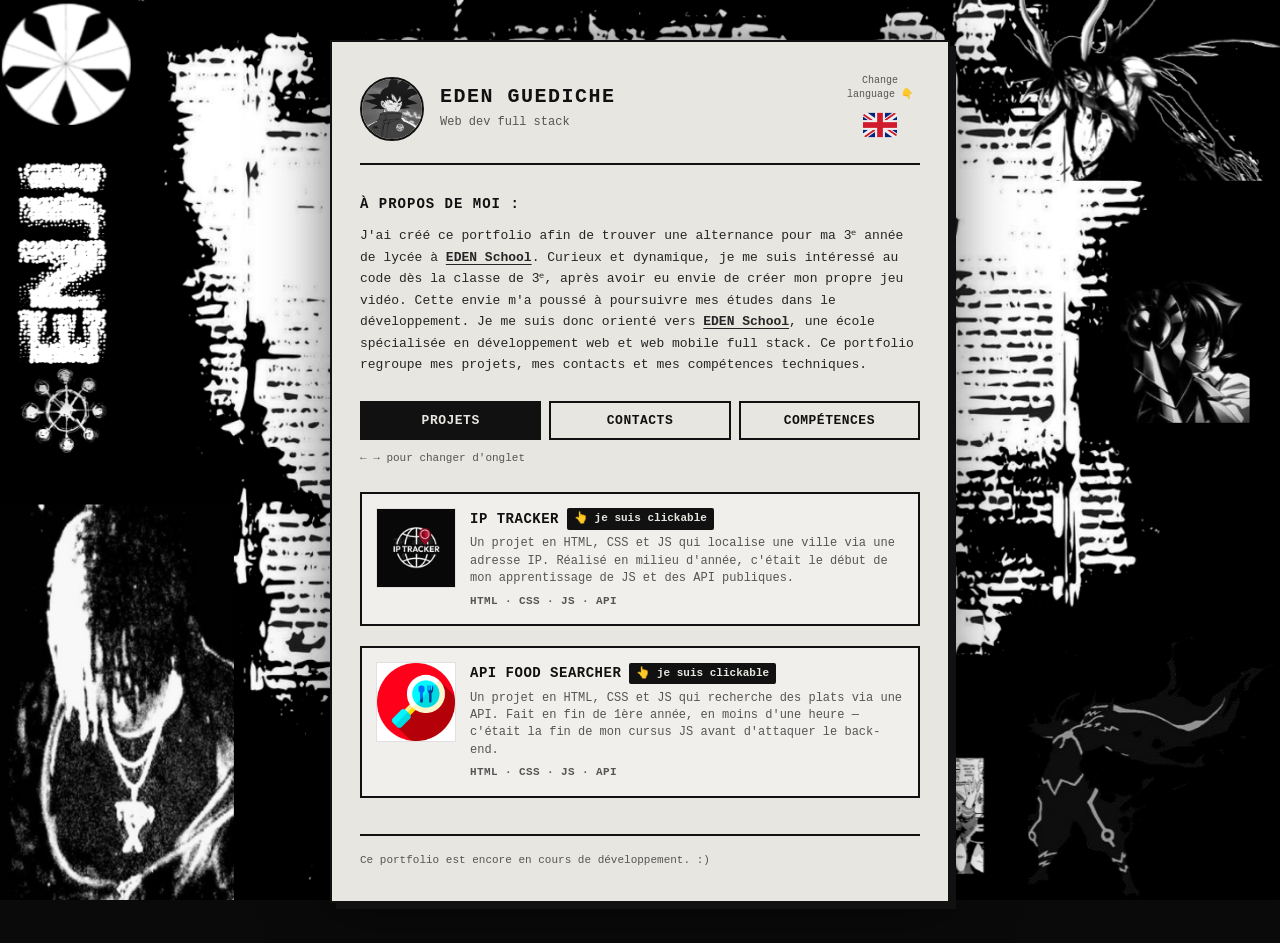
==== commit f27a4fa1: "feat(debug and linkedin + small css changes) small css changes (the div that was on project page tha" ====
--- a/index.html
+++ b/index.html
@@ -65,7 +65,7 @@
                   <div class="project-info">
                     <div class="project-header">
                       <h3 class="project-name">IP Tracker</h3>
-                      <span class="clickable-badge" data-i18n="project.clickable">👆 je suis clickable</span>
+                      <span class="clickable-badge" data-i18n="project.clickable">👆 cliquer moi</span>
                     </div>
                     <p class="project-desc" data-i18n="project.ip.desc"></p>
                     <span class="project-tags">HTML · CSS · JS · API</span>
@@ -79,7 +79,7 @@
                   <div class="project-info">
                     <div class="project-header">
                       <h3 class="project-name">API Food Searcher</h3>
-                      <span class="clickable-badge" data-i18n="project.clickable">👆 je suis clickable</span>
+                      <span class="clickable-badge" data-i18n="project.clickable">👆 cliquer moi</span>
                     </div>
                     <p class="project-desc" data-i18n="project.food.desc"></p>
                     <span class="project-tags">HTML · CSS · JS · API</span>
@@ -100,6 +100,9 @@
                 </a>
                 <a href="https://discord.com/users/935867927788400640" target="_blank" rel="noopener" class="contact-item">
                   <span class="contact-icon">→</span> Discord
+                </a>
+                <a href="https://www.linkedin.com/in/eguediche/" target="_blank" rel="noopener" class="contact-item">
+                  <span class="contact-icon">→</span> LinkedIn
                 </a>
               </div>
               <p class="contact-note" data-i18n="contact.note">Pour tout contact professionnel, merci de passer par l'email.</p>
@@ -217,9 +220,6 @@
           <span class="split-sub" data-i18n="overlay.live.sub">Hébergé sur GitHub Pages</span>
         </div>
       </a>
-
-      <!-- Ligne diagonale décorative au centre -->
-      <div class="split-divider"></div>
     </div>
 
     <script src="script.js"></script>
--- a/style.css
+++ b/style.css
@@ -62,7 +62,7 @@
         position: fixed;
         inset: 0;
         background-image: url('images/background.png');
-        background-size: cover;
+        background-size: 100% 100%;
         background-position: center;
         background-repeat: no-repeat;
         z-index: -1;
@@ -522,18 +522,6 @@
     color: rgba(255,255,255,0.5);
     letter-spacing: 1px;
     text-transform: uppercase;
-}
-
-/* Ligne diagonale décorative entre les deux moitiés */
-.split-divider {
-    position: absolute;
-    top: 50%;
-    left: -10%;
-    width: 120%;
-    height: 3px;
-    background: linear-gradient(90deg, transparent, rgba(255,255,255,0.6), transparent);
-    transform: translateY(-50%) rotate(-6deg);
-    pointer-events: none;
 }
 
 /* Bouton fermer */
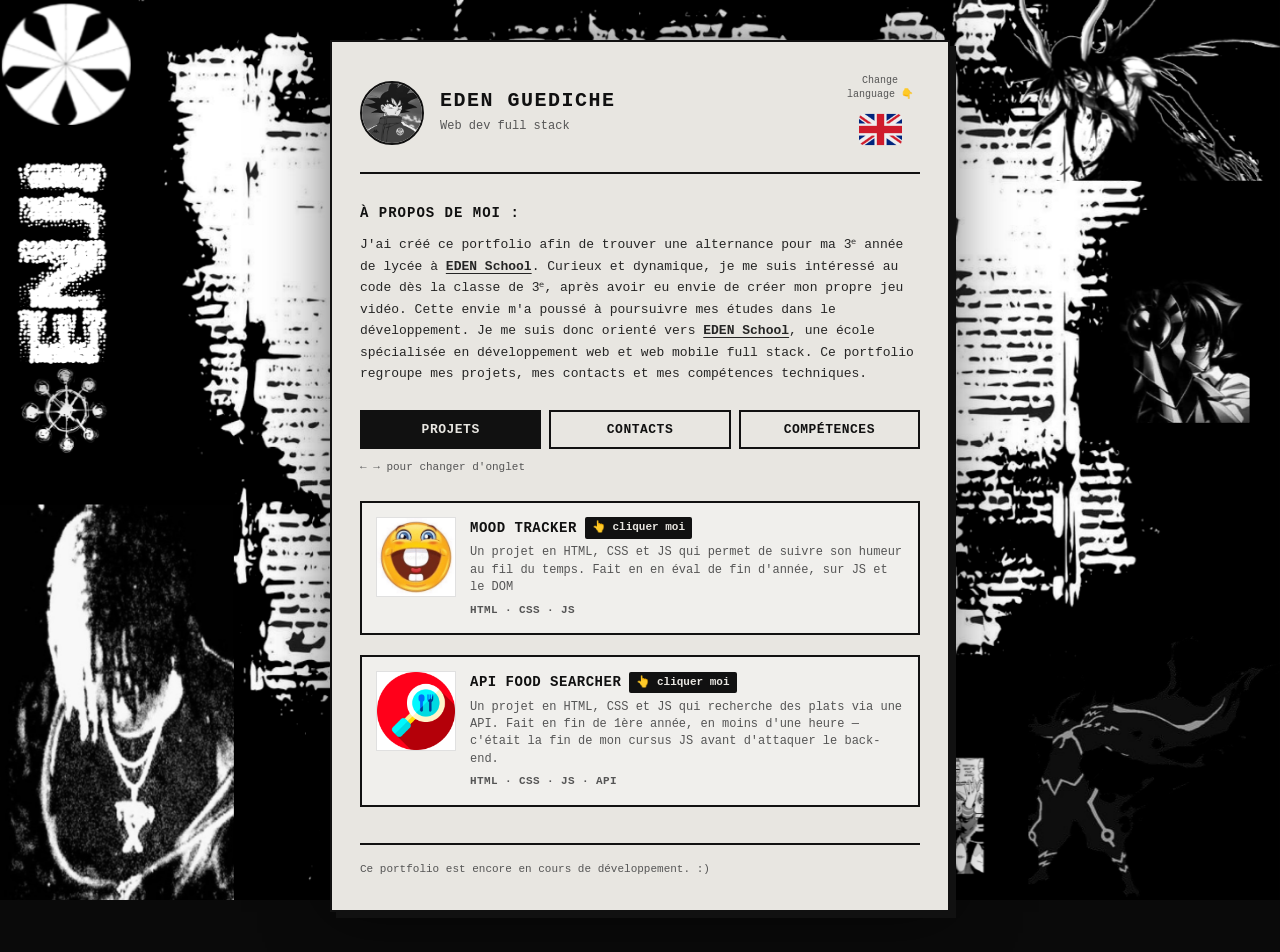
==== commit 18d43173: "feat(new project):: removed ip tacker project (was bad and didnt even worked) and put in a good html" ====
--- a/index.html
+++ b/index.html
@@ -58,17 +58,17 @@
               <div class="projects-grid">
 
                 <!-- Chaque project-card déclenche l'overlay via data-project -->
-                <div class="project-card" data-project="ip">
+                <div class="project-card" data-project="mood">
                   <div class="project-thumbnail">
-                    <img src="images/project-ip-tracker.webp" alt="IP Tracker" />
+                    <img src="images/project-mood-tracker.png" alt="Mood Tracker" />
                   </div>
                   <div class="project-info">
                     <div class="project-header">
-                      <h3 class="project-name">IP Tracker</h3>
+                      <h3 class="project-name">Mood tracker</h3>
                       <span class="clickable-badge" data-i18n="project.clickable">👆 cliquer moi</span>
                     </div>
-                    <p class="project-desc" data-i18n="project.ip.desc"></p>
-                    <span class="project-tags">HTML · CSS · JS · API</span>
+                    <p class="project-desc" data-i18n="project.mood.desc"></p>
+                    <span class="project-tags">HTML · CSS · JS</span>
                   </div>
                 </div>
 
--- a/style.css
+++ b/style.css
@@ -180,17 +180,16 @@
     border: 1px solid transparent;
     border-radius: 2px;
     transition: transform 0.2s, border-color 0.2s;
-    width: 26px;      /* mobile */
+    width: 36px;      /* mobile */
     display: block;
 }
 
 @media (min-width: 769px) {
-    .flag { width: 36px; } /* desktop */
+    .flag { width: 45px; } /* desktop */
 }
 
 .flag:hover {
     transform: scale(1.12);
-    border-color: var(--text-dark);
 }
 
 /* ==================== */
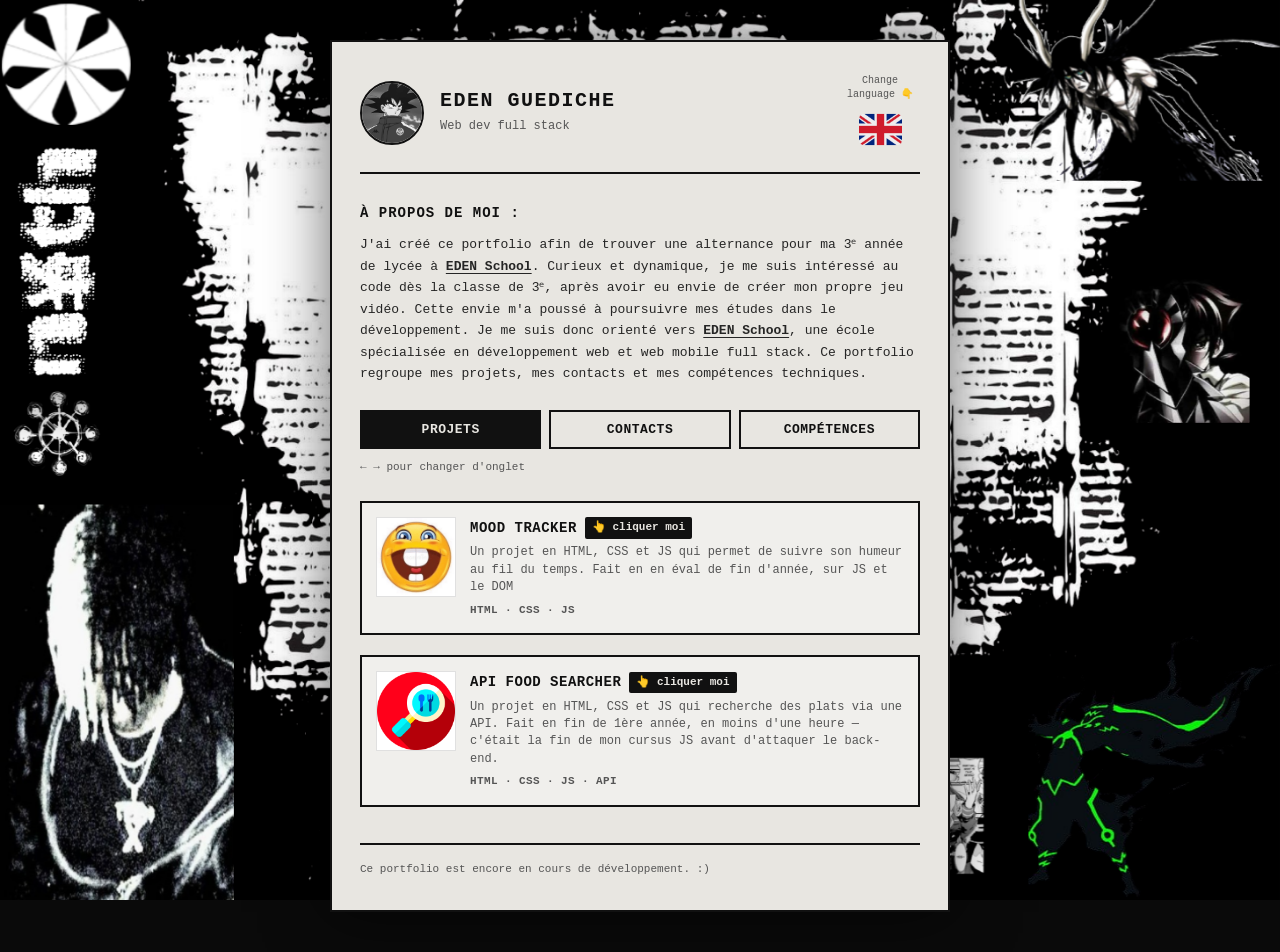
==== commit 701ce22f: "email changes" ====
--- a/index.html
+++ b/index.html
@@ -95,7 +95,7 @@
                 <a href="https://github.com/eguediche" target="_blank" rel="noopener" class="contact-item">
                   <span class="contact-icon">→</span> Github
                 </a>
-                <a href="mailto:eden.guediche@icloud.com" class="contact-item">
+                <a href="mailto:edeng.devfullstack@gmail.com" class="contact-item">
                   <span class="contact-icon">→</span> Email
                 </a>
                 <a href="https://discord.com/users/935867927788400640" target="_blank" rel="noopener" class="contact-item">
--- a/style.css
+++ b/style.css
@@ -102,7 +102,7 @@
     .content-card {
         min-height: auto;
         border: 2px solid var(--border);
-        box-shadow: 6px 6px 0 var(--border), 0 0 60px var(--shadow);
+        box-shadow: 0 0 60px var(--shadow);
     }
 }
 
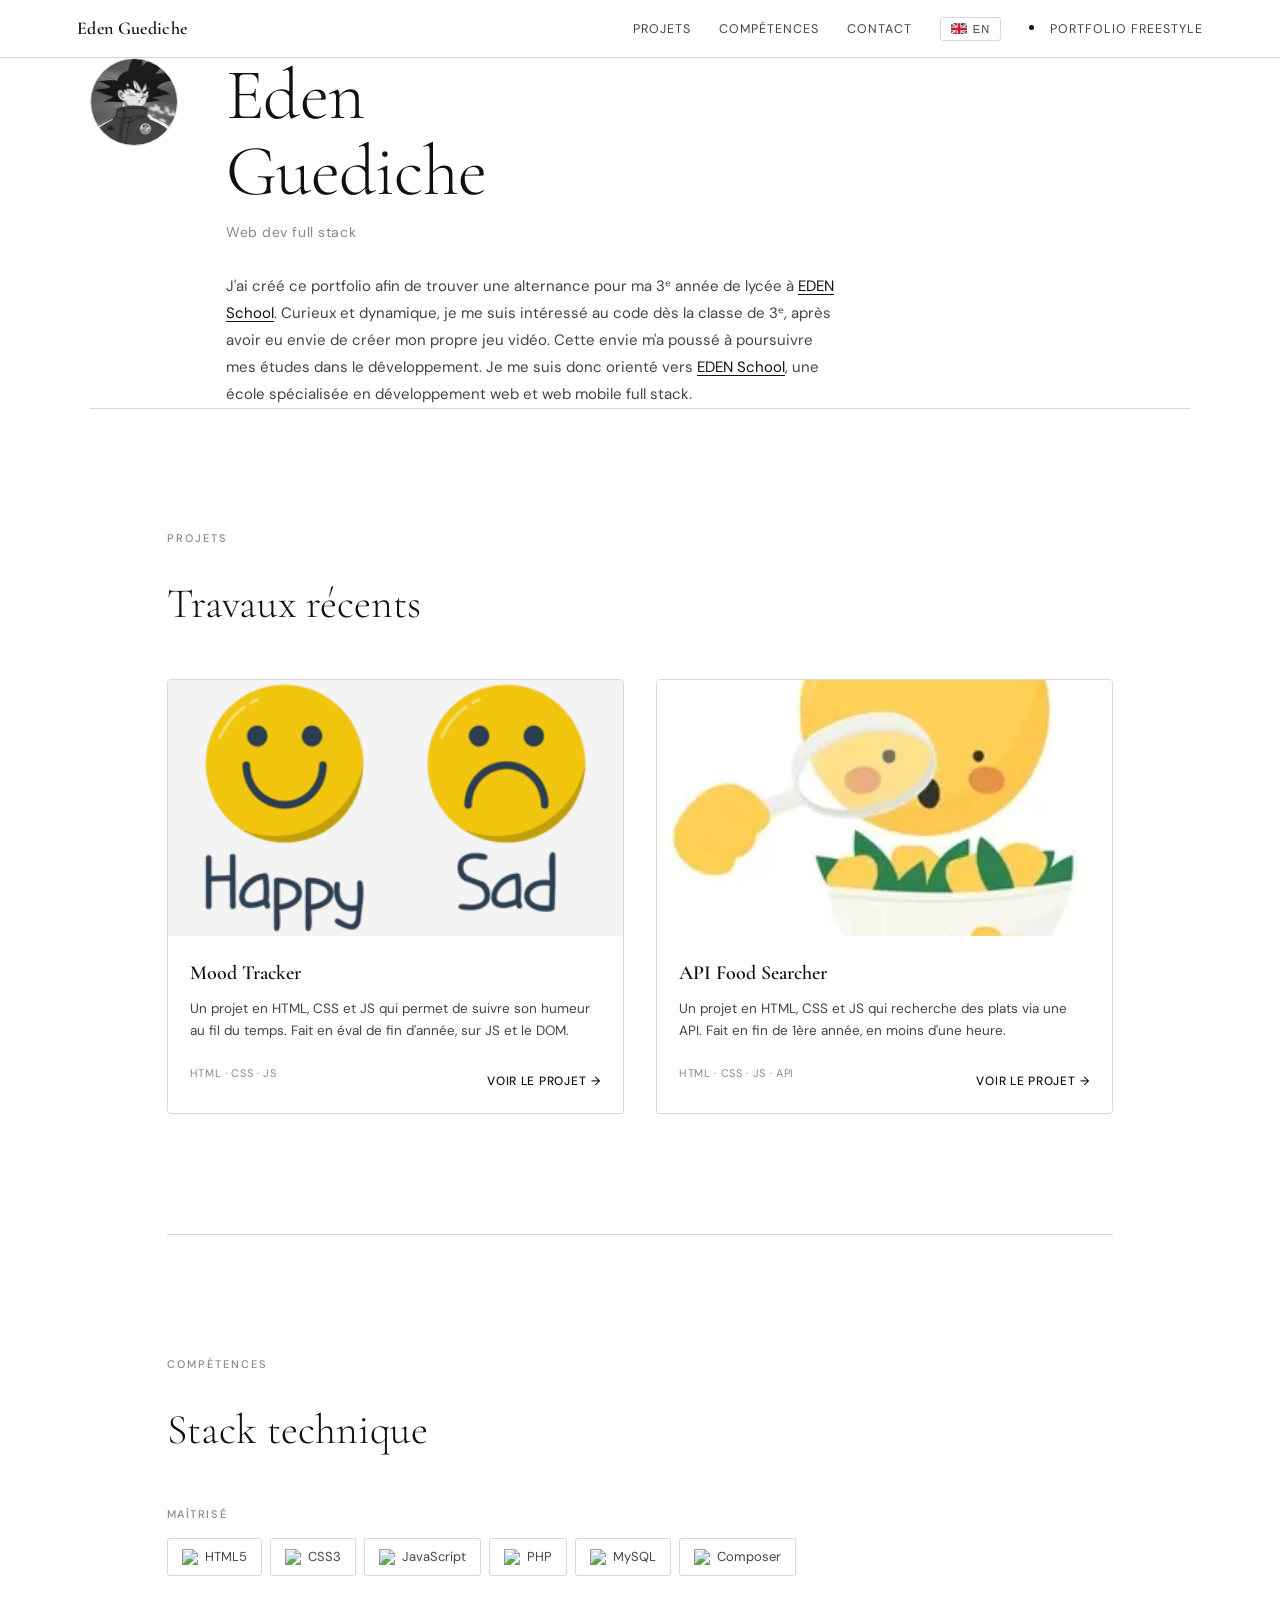
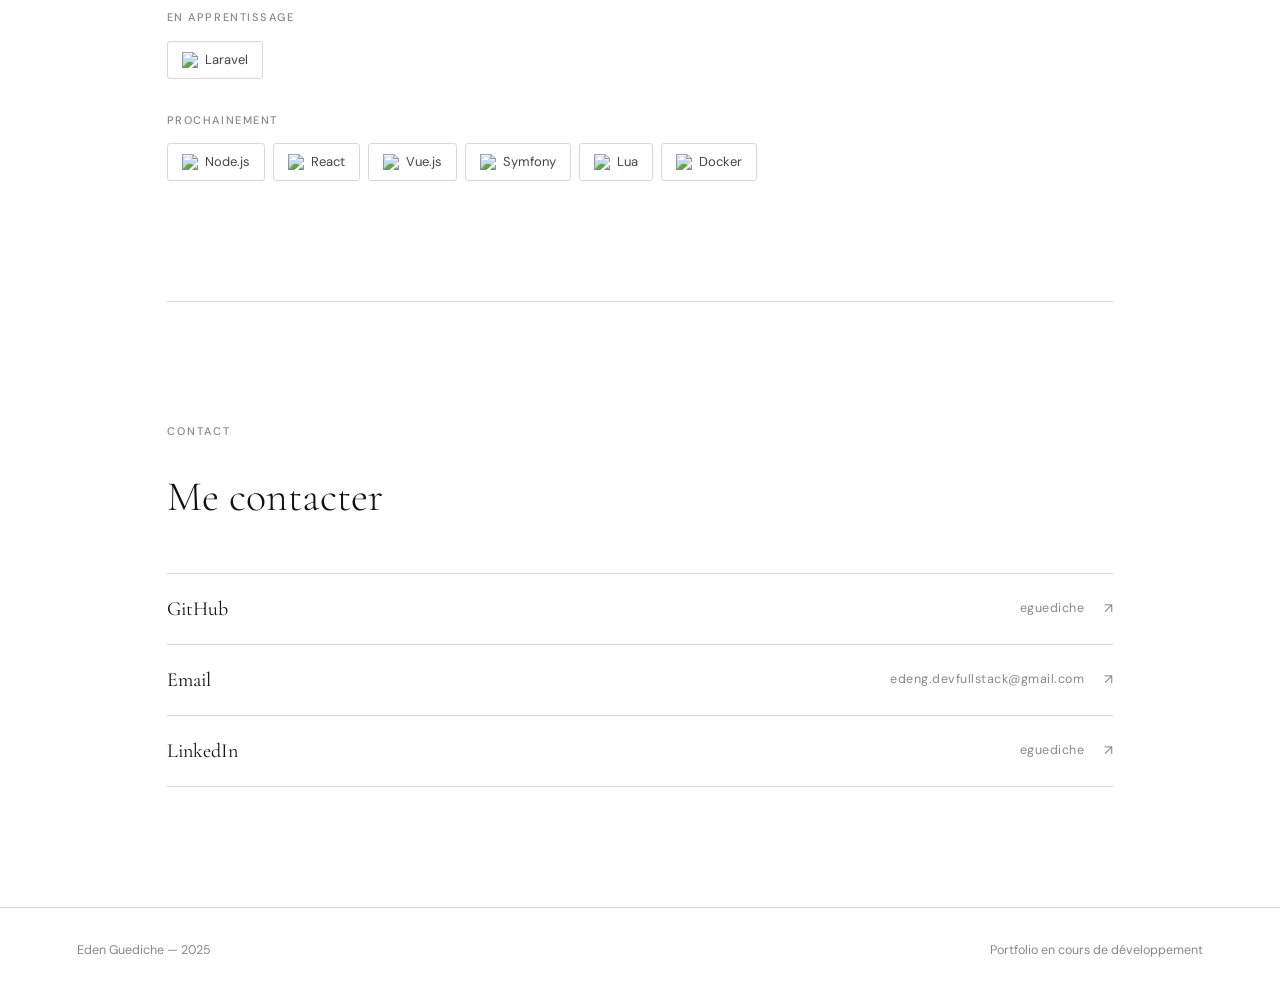
==== commit fec772e1: "Remake Remade the portfolio into a more professional and appropriate version.  (Sold my soul and cre" ====
--- a/index.html
+++ b/index.html
@@ -1,227 +1,933 @@
 <!doctype html>
 <html lang="fr">
-  <head>
-    <meta charset="UTF-8" />
-    <meta name="viewport" content="width=device-width, initial-scale=1.0" />
-    <title>Eden GUEDICHE - Portfolio</title>
-    <link rel="stylesheet" href="style.css" />
-    <link rel="icon" type="image/png" href="images/icon.png" />
-    <link rel="apple-touch-icon" href="images/icon.png" />
-    <meta name="description" content="Portfolio de Eden GUEDICHE - Développeur web full stack" />
-    <meta name="author" content="Eden GUEDICHE" />
-  </head>
-  <body>
-    <div class="background-wrapper">
-      <div class="container">
-        <div class="content-card">
-
-          <!-- ===== Header ===== -->
-          <header class="profile-header">
-            <div class="profile-icon">
-              <img src="images/profile.jpg" alt="Eden G" />
-            </div>
-
-            <div class="profile-info">
-              <h1 class="profile-name">Eden GUEDICHE</h1>
-              <p class="profile-title" data-i18n="profile.title">Web dev full stack</p>
-            </div>
-
-            <!-- Language selector : UN seul drapeau (langue cible) -->
-            <div class="language-select">
-              <span class="flag-hint-text desktop-only" data-i18n="lang.hint">Changer la langue 👇</span>
-              <!-- badge mobile au-dessus du drapeau -->
-              <span class="lang-badge mobile-only" id="lang-badge">EN</span>
-              <!-- drapeau unique — src changée par JS -->
-              <img class="flag" id="lang-flag" src="images/flag-en.png" alt="Switch language" title="Switch language" />
-            </div>
-          </header>
-
-          <!-- ===== About ===== -->
-          <section class="about-section">
-            <h2 class="section-title" data-i18n="about.title">À propos de moi :</h2>
-            <p class="about-text" data-i18n-html="about.text"></p>
-          </section>
-
-          <!-- ===== Navigation ===== -->
-          <nav class="nav-tabs">
-            <button class="tab-btn active" data-tab="projets"     data-i18n="tab.projects">Projets</button>
-            <button class="tab-btn"        data-tab="contacts"    data-i18n="tab.contacts">Contacts</button>
-            <button class="tab-btn"        data-tab="competences" data-i18n="tab.skills">Compétences</button>
-            <p class="nav-hint desktop-only" data-i18n="nav.hint">← → pour changer d'onglet</p>
-          </nav>
-
-          <!-- ===== Tab Content ===== -->
-          <div class="tab-content-wrapper">
-
-            <!-- Projects -->
-            <div class="tab-content active" id="projets">
-              <div class="projects-grid">
-
-                <!-- Chaque project-card déclenche l'overlay via data-project -->
-                <div class="project-card" data-project="mood">
-                  <div class="project-thumbnail">
-                    <img src="images/project-mood-tracker.png" alt="Mood Tracker" />
-                  </div>
-                  <div class="project-info">
-                    <div class="project-header">
-                      <h3 class="project-name">Mood tracker</h3>
-                      <span class="clickable-badge" data-i18n="project.clickable">👆 cliquer moi</span>
-                    </div>
-                    <p class="project-desc" data-i18n="project.mood.desc"></p>
-                    <span class="project-tags">HTML · CSS · JS</span>
-                  </div>
-                </div>
-
-                <div class="project-card" data-project="food">
-                  <div class="project-thumbnail">
-                    <img src="images/project-food-searcher.png" alt="Food Searcher" />
-                  </div>
-                  <div class="project-info">
-                    <div class="project-header">
-                      <h3 class="project-name">API Food Searcher</h3>
-                      <span class="clickable-badge" data-i18n="project.clickable">👆 cliquer moi</span>
-                    </div>
-                    <p class="project-desc" data-i18n="project.food.desc"></p>
-                    <span class="project-tags">HTML · CSS · JS · API</span>
-                  </div>
-                </div>
-
-              </div>
-            </div>
-
-            <!-- Contacts -->
-            <div class="tab-content" id="contacts">
-              <div class="contact-list">
-                <a href="https://github.com/eguediche" target="_blank" rel="noopener" class="contact-item">
-                  <span class="contact-icon">→</span> Github
-                </a>
-                <a href="mailto:edeng.devfullstack@gmail.com" class="contact-item">
-                  <span class="contact-icon">→</span> Email
-                </a>
-                <a href="https://discord.com/users/935867927788400640" target="_blank" rel="noopener" class="contact-item">
-                  <span class="contact-icon">→</span> Discord
-                </a>
-                <a href="https://www.linkedin.com/in/eguediche/" target="_blank" rel="noopener" class="contact-item">
-                  <span class="contact-icon">→</span> LinkedIn
-                </a>
-              </div>
-              <p class="contact-note" data-i18n="contact.note">Pour tout contact professionnel, merci de passer par l'email.</p>
-            </div>
-
-            <!-- Skills -->
-            <div class="tab-content" id="competences">
-
-              <div class="skills-section">
-                <h3 class="skills-label" data-i18n="skills.mastered">Maîtrisé</h3>
-                <div class="skills-badges">
-                  <a href="https://developer.mozilla.org/docs/Web/HTML" target="_blank" rel="noopener" class="skill-link">
-                    <img class="badge-full" src="https://img.shields.io/badge/HTML5-E34F26?style=for-the-badge&logo=html5&logoColor=white" alt="HTML5"/>
-                    <img class="badge-icon" src="https://cdn.simpleicons.org/html5/E34F26" alt="HTML5"/>
-                  </a>
-                  <a href="https://developer.mozilla.org/docs/Web/CSS" target="_blank" rel="noopener" class="skill-link">
-                    <img class="badge-full" src="https://img.shields.io/badge/CSS3-1572B6?style=for-the-badge&logo=css3&logoColor=white" alt="CSS3"/>
-                    <img class="badge-icon" src="https://cdn.simpleicons.org/css3/1572B6" alt="CSS3"/>
-                  </a>
-                  <a href="https://developer.mozilla.org/docs/Web/JavaScript" target="_blank" rel="noopener" class="skill-link">
-                    <img class="badge-full" src="https://img.shields.io/badge/JavaScript-F7DF1E?style=for-the-badge&logo=javascript&logoColor=black" alt="JavaScript"/>
-                    <img class="badge-icon" src="https://cdn.simpleicons.org/javascript/F7DF1E" alt="JavaScript"/>
-                  </a>
-                  <a href="https://www.php.net" target="_blank" rel="noopener" class="skill-link">
-                    <img class="badge-full" src="https://img.shields.io/badge/PHP-777BB4?style=for-the-badge&logo=php&logoColor=white" alt="PHP"/>
-                    <img class="badge-icon" src="https://cdn.simpleicons.org/php/777BB4" alt="PHP"/>
-                  </a>
-                  <a href="https://www.mysql.com" target="_blank" rel="noopener" class="skill-link">
-                    <img class="badge-full" src="https://img.shields.io/badge/MySQL-4479A1?style=for-the-badge&logo=mysql&logoColor=white" alt="MySQL"/>
-                    <img class="badge-icon" src="https://cdn.simpleicons.org/mysql/4479A1" alt="MySQL"/>
-                  </a>
-                  <a href="https://getcomposer.org" target="_blank" rel="noopener" class="skill-link">
-                    <img class="badge-full" src="https://img.shields.io/badge/Composer-885630?style=for-the-badge&logo=composer&logoColor=white" alt="Composer"/>
-                    <img class="badge-icon" src="https://cdn.simpleicons.org/composer/885630" alt="Composer"/>
-                  </a>
-                </div>
-              </div>
-
-              <div class="skills-section">
-                <h3 class="skills-label" data-i18n="skills.learning">En apprentissage</h3>
-                <div class="skills-badges">
-                  <a href="https://laravel.com/docs" target="_blank" rel="noopener" class="skill-link">
-                    <img class="badge-full" src="https://img.shields.io/badge/Laravel-FF2D20?style=for-the-badge&logo=laravel&logoColor=white" alt="Laravel"/>
-                    <img class="badge-icon" src="https://cdn.simpleicons.org/laravel/FF2D20" alt="Laravel"/>
-                  </a>
-                </div>
-              </div>
-
-              <div class="skills-section">
-                <h3 class="skills-label" data-i18n="skills.next">Prochainement</h3>
-                <div class="skills-badges">
-                  <a href="https://nodejs.org" target="_blank" rel="noopener" class="skill-link">
-                    <img class="badge-full" src="https://img.shields.io/badge/Node.js-339933?style=for-the-badge&logo=node.js&logoColor=white" alt="Node.js"/>
-                    <img class="badge-icon" src="https://cdn.simpleicons.org/nodedotjs/339933" alt="Node.js"/>
-                  </a>
-                  <a href="https://react.dev" target="_blank" rel="noopener" class="skill-link">
-                    <img class="badge-full" src="https://img.shields.io/badge/React-61DAFB?style=for-the-badge&logo=react&logoColor=black" alt="React"/>
-                    <img class="badge-icon" src="https://cdn.simpleicons.org/react/61DAFB" alt="React"/>
-                  </a>
-                  <a href="https://vuejs.org" target="_blank" rel="noopener" class="skill-link">
-                    <img class="badge-full" src="https://img.shields.io/badge/Vue.js-4FC08D?style=for-the-badge&logo=vue.js&logoColor=white" alt="Vue.js"/>
-                    <img class="badge-icon" src="https://cdn.simpleicons.org/vuedotjs/4FC08D" alt="Vue.js"/>
-                  </a>
-                  <a href="https://symfony.com/doc" target="_blank" rel="noopener" class="skill-link">
-                    <img class="badge-full" src="https://img.shields.io/badge/Symfony-000000?style=for-the-badge&logo=symfony&logoColor=white" alt="Symfony"/>
-                    <img class="badge-icon" src="https://cdn.simpleicons.org/symfony/111111" alt="Symfony"/>
-                  </a>
-                  <a href="https://www.lua.org/docs.html" target="_blank" rel="noopener" class="skill-link">
-                    <img class="badge-full" src="https://img.shields.io/badge/Lua-2C2D72?style=for-the-badge&logo=lua&logoColor=white" alt="Lua"/>
-                    <img class="badge-icon" src="https://cdn.simpleicons.org/lua/2C2D72" alt="Lua"/>
-                  </a>
-                  <a href="https://docs.docker.com" target="_blank" rel="noopener" class="skill-link">
-                    <img class="badge-full" src="https://img.shields.io/badge/Docker-2496ED?style=for-the-badge&logo=docker&logoColor=white" alt="Docker"/>
-                    <img class="badge-icon" src="https://cdn.simpleicons.org/docker/2496ED" alt="Docker"/>
-                  </a>
-                </div>
-              </div>
-
+<head>
+  <meta charset="UTF-8" />
+  <meta name="viewport" content="width=device-width, initial-scale=1.0" />
+  <title>Eden GUEDICHE — Portfolio</title>
+  <link rel="icon" type="image/png" href="images/icon.png" />
+  <link rel="preconnect" href="https://fonts.googleapis.com">
+  <link rel="preconnect" href="https://fonts.gstatic.com" crossorigin>
+  <link href="https://fonts.googleapis.com/css2?family=Cormorant+Garamond:ital,wght@0,300;0,400;0,600;1,300;1,400&family=DM+Sans:wght@300;400;500&display=swap" rel="stylesheet">
+  <style>
+    *, *::before, *::after { box-sizing: border-box; margin: 0; padding: 0; }
+
+    :root {
+      --black: #111111;
+      --gray-dark: #444444;
+      --gray-mid: #888888;
+      --gray-light: #d8d8d8;
+      --gray-faint: #f4f4f4;
+      --white: #ffffff;
+      --accent: #111111;
+      --font-display: 'Cormorant Garamond', serif;
+      --font-body: 'DM Sans', sans-serif;
+    }
+
+    html { scroll-behavior: smooth; }
+
+    body {
+      font-family: var(--font-body);
+      background: var(--white);
+      color: var(--black);
+      font-size: 15px;
+      line-height: 1.7;
+      -webkit-font-smoothing: antialiased;
+    }
+
+    /* ── NAV ── */
+    nav {
+      position: fixed;
+      top: 0; left: 0; right: 0;
+      z-index: 100;
+      background: rgba(255,255,255,0.92);
+      backdrop-filter: blur(8px);
+      border-bottom: 1px solid var(--gray-light);
+      display: flex;
+      align-items: center;
+      justify-content: space-between;
+      padding: 0 clamp(24px, 6vw, 80px);
+      height: 58px;
+    }
+
+    .nav-name {
+      font-family: var(--font-display);
+      font-size: 18px;
+      font-weight: 600;
+      letter-spacing: 0.02em;
+      color: var(--black);
+      text-decoration: none;
+    }
+
+    .nav-right {
+      display: flex;
+      align-items: center;
+      gap: 28px;
+    }
+
+    .nav-links {
+      display: flex;
+      gap: 28px;
+      list-style: none;
+    }
+
+    .nav-links a {
+      font-size: 12.5px;
+      font-weight: 400;
+      letter-spacing: 0.08em;
+      text-transform: uppercase;
+      color: var(--gray-dark);
+      text-decoration: none;
+      transition: color .2s;
+    }
+
+    .nav-links a:hover { color: var(--black); }
+
+    .lang-toggle {
+      display: flex;
+      align-items: center;
+      gap: 6px;
+      font-size: 11px;
+      font-weight: 500;
+      letter-spacing: 0.1em;
+      text-transform: uppercase;
+      color: var(--gray-dark);
+      cursor: pointer;
+      border: 1px solid var(--gray-light);
+      padding: 5px 10px;
+      border-radius: 3px;
+      background: none;
+      transition: all .2s;
+    }
+
+    .lang-toggle:hover {
+      border-color: var(--black);
+      color: var(--black);
+    }
+
+    .lang-toggle img {
+      width: 16px;
+      height: 11px;
+      object-fit: cover;
+      border-radius: 1px;
+    }
+
+    /* ── LAYOUT ── */
+    main { padding-top: 58px; }
+
+    section {
+      padding: clamp(64px, 10vw, 120px) clamp(24px, 6vw, 80px);
+      max-width: 1100px;
+      margin: 0 auto;
+    }
+
+    .section-label {
+      font-size: 11px;
+      font-weight: 500;
+      letter-spacing: 0.18em;
+      text-transform: uppercase;
+      color: var(--gray-mid);
+      margin-bottom: 20px;
+      display: block;
+    }
+
+    .divider {
+      width: 100%;
+      height: 1px;
+      background: var(--gray-light);
+    }
+
+    /* ── HERO ── */
+    #hero {
+      padding-top: clamp(80px, 14vw, 160px);
+      padding-bottom: clamp(64px, 10vw, 120px);
+      display: grid;
+      grid-template-columns: auto 1fr;
+      gap: 0 48px;
+      align-items: start;
+      max-width: 1100px;
+      margin: 0 auto;
+      padding-left: clamp(24px, 6vw, 80px);
+      padding-right: clamp(24px, 6vw, 80px);
+    }
+
+    .hero-photo {
+      width: 88px;
+      height: 88px;
+      border-radius: 50%;
+      object-fit: cover;
+      object-position: center top;
+      border: 1px solid var(--gray-light);
+      flex-shrink: 0;
+    }
+
+    .hero-text {}
+
+    .hero-name {
+      font-family: var(--font-display);
+      font-size: clamp(40px, 6vw, 72px);
+      font-weight: 300;
+      line-height: 1.05;
+      letter-spacing: -0.01em;
+      margin-bottom: 12px;
+    }
+
+    .hero-title {
+      font-size: 14px;
+      font-weight: 400;
+      color: var(--gray-mid);
+      letter-spacing: 0.04em;
+      margin-bottom: 28px;
+    }
+
+    .hero-desc {
+      font-size: 15px;
+      color: var(--gray-dark);
+      max-width: 620px;
+      line-height: 1.8;
+    }
+
+    .hero-desc a {
+      color: var(--black);
+      text-decoration: underline;
+      text-underline-offset: 3px;
+    }
+
+    /* ── PROJECTS ── */
+    .projects-grid {
+      display: grid;
+      grid-template-columns: 1fr 1fr;
+      gap: 32px;
+      margin-top: 40px;
+    }
+
+    .project-card {
+      border: 1px solid var(--gray-light);
+      border-radius: 4px;
+      overflow: hidden;
+      cursor: pointer;
+      transition: border-color .25s, transform .25s;
+    }
+
+    .project-card:hover {
+      border-color: var(--black);
+      transform: translateY(-2px);
+    }
+
+    .project-card img {
+      width: 100%;
+      aspect-ratio: 16/9;
+      object-fit: cover;
+      display: block;
+      background: var(--gray-faint);
+    }
+
+    .project-body {
+      padding: 20px 22px 22px;
+    }
+
+    .project-title {
+      font-family: var(--font-display);
+      font-size: 20px;
+      font-weight: 600;
+      margin-bottom: 8px;
+    }
+
+    .project-desc {
+      font-size: 13.5px;
+      color: var(--gray-dark);
+      line-height: 1.65;
+      margin-bottom: 14px;
+    }
+
+    .project-tags {
+      font-size: 11px;
+      letter-spacing: 0.06em;
+      text-transform: uppercase;
+      color: var(--gray-mid);
+    }
+
+    .project-cta {
+      display: inline-flex;
+      align-items: center;
+      gap: 5px;
+      font-size: 12px;
+      font-weight: 500;
+      letter-spacing: 0.06em;
+      text-transform: uppercase;
+      color: var(--black);
+      margin-top: 14px;
+      text-decoration: none;
+    }
+
+    .project-cta::after { content: '→'; }
+
+    /* ── SKILLS ── */
+    .skills-group {
+      margin-top: 40px;
+    }
+
+    .skills-group + .skills-group { margin-top: 32px; }
+
+    .skills-group-label {
+      font-size: 11px;
+      font-weight: 500;
+      letter-spacing: 0.14em;
+      text-transform: uppercase;
+      color: var(--gray-mid);
+      margin-bottom: 14px;
+    }
+
+    .skills-row {
+      display: flex;
+      flex-wrap: wrap;
+      gap: 8px;
+    }
+
+    .skill-chip {
+      display: inline-flex;
+      align-items: center;
+      gap: 7px;
+      padding: 7px 14px;
+      border: 1px solid var(--gray-light);
+      border-radius: 3px;
+      font-size: 13px;
+      font-weight: 400;
+      color: var(--gray-dark);
+      text-decoration: none;
+      transition: all .2s;
+    }
+
+    .skill-chip:hover {
+      border-color: var(--black);
+      color: var(--black);
+    }
+
+    .skill-chip img {
+      width: 16px;
+      height: 16px;
+      object-fit: contain;
+    }
+
+    /* ── CONTACTS ── */
+    .contacts-list {
+      margin-top: 40px;
+      display: flex;
+      flex-direction: column;
+      gap: 0;
+    }
+
+    .contact-row {
+      display: flex;
+      align-items: center;
+      justify-content: space-between;
+      padding: 18px 0;
+      border-bottom: 1px solid var(--gray-light);
+      text-decoration: none;
+      color: var(--black);
+      transition: padding-left .2s;
+    }
+
+    .contacts-list .contact-row:first-child {
+      border-top: 1px solid var(--gray-light);
+    }
+
+    .contact-row:hover { padding-left: 8px; }
+
+    .contact-platform {
+      font-family: var(--font-display);
+      font-size: 20px;
+      font-weight: 400;
+    }
+
+    .contact-handle {
+      font-size: 12.5px;
+      color: var(--gray-mid);
+      letter-spacing: 0.04em;
+    }
+
+    .contact-arrow {
+      font-size: 14px;
+      color: var(--gray-mid);
+    }
+
+    /* ── FOOTER ── */
+    footer {
+      border-top: 1px solid var(--gray-light);
+      padding: 32px clamp(24px, 6vw, 80px);
+      display: flex;
+      align-items: center;
+      justify-content: space-between;
+      font-size: 12.5px;
+      color: var(--gray-mid);
+    }
+
+    /* ── OVERLAY ── */
+    .overlay {
+      position: fixed;
+      inset: 0;
+      z-index: 200;
+      display: flex;
+      flex-direction: column;
+      opacity: 0;
+      pointer-events: none;
+      transition: opacity .25s;
+    }
+
+    .overlay.open {
+      opacity: 1;
+      pointer-events: auto;
+    }
+
+    .overlay-half {
+      flex: 1;
+      display: flex;
+      align-items: center;
+      justify-content: center;
+      text-decoration: none;
+      transition: background .2s;
+    }
+
+    .overlay-top {
+      background: var(--black);
+      color: var(--white);
+    }
+
+    .overlay-top:hover { background: #222; }
+
+    .overlay-bottom {
+      background: var(--white);
+      color: var(--black);
+      border-top: 1px solid var(--gray-light);
+    }
+
+    .overlay-bottom:hover { background: var(--gray-faint); }
+
+    .overlay-inner {
+      text-align: center;
+    }
+
+    .overlay-icon {
+      width: 40px;
+      height: 40px;
+      margin: 0 auto 12px;
+    }
+
+    .overlay-label {
+      font-family: var(--font-display);
+      font-size: 22px;
+      font-weight: 400;
+      display: block;
+    }
+
+    .overlay-sub {
+      font-size: 12px;
+      letter-spacing: 0.06em;
+      text-transform: uppercase;
+      margin-top: 4px;
+      display: block;
+      opacity: 0.5;
+    }
+
+    .overlay-close {
+      position: absolute;
+      top: 18px;
+      right: 22px;
+      background: none;
+      border: none;
+      color: var(--white);
+      font-size: 22px;
+      cursor: pointer;
+      z-index: 10;
+      line-height: 1;
+    }
+
+    .overlay-preview {
+      width: 200px;
+      border-radius: 4px;
+      overflow: hidden;
+      margin: 0 auto 16px;
+      box-shadow: 0 4px 24px rgba(0,0,0,0.1);
+    }
+
+    .overlay-preview img { width: 100%; display: block; }
+
+    /* ── RESPONSIVE ── */
+    @media (max-width: 700px) {
+      #hero {
+        grid-template-columns: 1fr;
+        gap: 24px;
+      }
+      .hero-photo { width: 72px; height: 72px; }
+      .projects-grid { grid-template-columns: 1fr; }
+      .nav-links { display: none; }
+    }
+
+    /* ── NAV FREESTYLE BUTTON ── */
+    .nav-freestyle-btn {
+      background: none;
+      border: none;
+      font-family: var(--font-body);
+      font-size: 12.5px;
+      font-weight: 400;
+      letter-spacing: 0.08em;
+      text-transform: uppercase;
+      color: var(--gray-dark);
+      cursor: pointer;
+      padding: 0;
+      transition: color .2s;
+    }
+    .nav-freestyle-btn:hover { color: var(--black); }
+
+    /* ── FREESTYLE OVERLAY ── */
+    #freestyle-overlay {
+      position: fixed;
+      inset: 0;
+      z-index: 300;
+      background: #000;
+      display: flex;
+      flex-direction: column;
+      align-items: center;
+      justify-content: center;
+      padding: 40px clamp(24px, 8vw, 120px);
+      text-align: center;
+      opacity: 0;
+      pointer-events: none;
+      transition: opacity .35s;
+    }
+    #freestyle-overlay.open {
+      opacity: 1;
+      pointer-events: auto;
+    }
+
+    .freestyle-close {
+      position: absolute;
+      top: 20px;
+      left: 24px;
+      background: none;
+      border: none;
+      color: #fff;
+      font-size: 22px;
+      cursor: pointer;
+      line-height: 1;
+      opacity: 0.6;
+      transition: opacity .2s;
+    }
+    .freestyle-close:hover { opacity: 1; }
+
+    .freestyle-quote {
+      font-family: var(--font-display);
+      font-size: clamp(18px, 3vw, 28px);
+      font-weight: 300;
+      color: #fff;
+      line-height: 1.6;
+      max-width: 680px;
+      margin-bottom: 56px;
+    }
+
+    .freestyle-sub {
+      font-size: 12px;
+      letter-spacing: 0.14em;
+      text-transform: uppercase;
+      color: rgba(255,255,255,0.4);
+      margin-bottom: 14px;
+    }
+
+    .freestyle-arrow {
+      color: rgba(255,255,255,0.3);
+      font-size: 20px;
+      margin-bottom: 24px;
+      display: block;
+    }
+
+    @keyframes pink-glow {
+      0%, 100% {
+        box-shadow: 0 0 8px #ff2d78, 0 0 18px #ff2d7840;
+        border-color: #ff2d78;
+      }
+      50% {
+        box-shadow: 0 0 20px #ff2d78, 0 0 40px #ff2d7880, 0 0 60px #ff2d7830;
+        border-color: #ff6aaa;
+      }
+    }
+
+    .freestyle-btn {
+      display: inline-block;
+      background: #000;
+      border: 1.5px solid #ff2d78;
+      color: #fff;
+      font-family: var(--font-body);
+      font-size: 15px;
+      font-weight: 500;
+      letter-spacing: 0.22em;
+      padding: 14px 36px;
+      cursor: pointer;
+      text-decoration: none;
+      border-radius: 3px;
+      animation: pink-glow 1.8s ease-in-out infinite;
+      transition: background .2s;
+    }
+    .freestyle-btn:hover { background: #0d0d0d; }
+  </style>
+</head>
+<body>
+
+  <!-- NAV -->
+  <nav>
+    <a href="#hero" class="nav-name">Eden Guediche</a>
+    <div class="nav-right">
+      <ul class="nav-links">
+        <li><a href="#projects" data-i18n="nav.projects">Projets</a></li>
+        <li><a href="#skills" data-i18n="nav.skills">Compétences</a></li>
+        <li><a href="#contact" data-i18n="nav.contact">Contact</a></li>
+      </ul>
+      <button class="lang-toggle" id="lang-toggle" aria-label="Toggle language">
+        <img id="lang-flag" src="images/flag-en.png" alt="EN" />
+        <span id="lang-label">EN</span>
+      </button>
+        <li><button class="nav-freestyle-btn" id="open-freestyle" data-i18n="nav.freestyle">Portfolio freestyle</button></li>
+    </div>
+  </nav>
+
+  <main>
+
+    <!-- HERO -->
+    <section id="hero" style="padding:0">
+      <img src="images/profile.jpg" alt="Eden Guediche" class="hero-photo" />
+      <div class="hero-text">
+        <h1 class="hero-name">Eden<br>Guediche</h1>
+        <p class="hero-title" data-i18n="hero.title">Web dev full stack</p>
+        <p class="hero-desc" data-i18n-html="hero.desc"></p>
+      </div>
+    </section>
+
+    <div class="divider" style="max-width:1100px;margin:0 auto 0;padding:0 clamp(24px,6vw,80px)"><div style="height:1px;background:var(--gray-light)"></div></div>
+
+    <!-- PROJECTS -->
+    <section id="projects">
+      <span class="section-label" data-i18n="section.projects">Projets</span>
+      <h2 style="font-family:var(--font-display);font-size:clamp(28px,4vw,42px);font-weight:300" data-i18n="projects.heading">Travaux récents</h2>
+
+      <div class="projects-grid">
+
+        <div class="project-card" data-project="mood">
+          <img src="images/project-mood-tracker.png" alt="Mood Tracker" />
+          <div class="project-body">
+            <h3 class="project-title">Mood Tracker</h3>
+            <p class="project-desc" data-i18n="project.mood.desc"></p>
+            <div style="display:flex;align-items:center;justify-content:space-between;flex-wrap:wrap;gap:8px">
+              <span class="project-tags">HTML · CSS · JS</span>
+              <span class="project-cta" data-i18n="project.cta">Voir le projet</span>
             </div>
           </div>
-
-          <!-- ===== Footer ===== -->
-          <footer class="footer-note">
-            <p data-i18n="footer.text">Ce portfolio est encore en cours de développement. :)</p>
-          </footer>
-
+        </div>
+
+        <div class="project-card" data-project="food">
+          <img src="images/project-food-searcher.png" alt="Food Searcher" />
+          <div class="project-body">
+            <h3 class="project-title">API Food Searcher</h3>
+            <p class="project-desc" data-i18n="project.food.desc"></p>
+            <div style="display:flex;align-items:center;justify-content:space-between;flex-wrap:wrap;gap:8px">
+              <span class="project-tags">HTML · CSS · JS · API</span>
+              <span class="project-cta" data-i18n="project.cta">Voir le projet</span>
+            </div>
+          </div>
+        </div>
+
+      </div>
+    </section>
+
+    <div style="max-width:1100px;margin:0 auto;padding:0 clamp(24px,6vw,80px)"><div style="height:1px;background:var(--gray-light)"></div></div>
+
+    <!-- SKILLS -->
+    <section id="skills">
+      <span class="section-label" data-i18n="section.skills">Compétences</span>
+      <h2 style="font-family:var(--font-display);font-size:clamp(28px,4vw,42px);font-weight:300" data-i18n="skills.heading">Stack technique</h2>
+
+      <div class="skills-group">
+        <p class="skills-group-label" data-i18n="skills.mastered">Maîtrisé</p>
+        <div class="skills-row">
+          <a href="https://developer.mozilla.org/docs/Web/HTML" target="_blank" rel="noopener" class="skill-chip">
+            <img src="https://cdn.simpleicons.org/html5/E34F26" alt="HTML5" /> HTML5
+          </a>
+          <a href="https://developer.mozilla.org/docs/Web/CSS" target="_blank" rel="noopener" class="skill-chip">
+            <img src="https://cdn.simpleicons.org/css/1572B6" alt="CSS3" /> CSS3
+          </a>
+          <a href="https://developer.mozilla.org/docs/Web/JavaScript" target="_blank" rel="noopener" class="skill-chip">
+            <img src="https://cdn.simpleicons.org/javascript/F7DF1E" alt="JavaScript" /> JavaScript
+          </a>
+          <a href="https://www.php.net" target="_blank" rel="noopener" class="skill-chip">
+            <img src="https://cdn.simpleicons.org/php/777BB4" alt="PHP" /> PHP
+          </a>
+          <a href="https://www.mysql.com" target="_blank" rel="noopener" class="skill-chip">
+            <img src="https://cdn.simpleicons.org/mysql/4479A1" alt="MySQL" /> MySQL
+          </a>
+          <a href="https://getcomposer.org" target="_blank" rel="noopener" class="skill-chip">
+            <img src="https://cdn.simpleicons.org/composer/885630" alt="Composer" /> Composer
+          </a>
         </div>
       </div>
-    </div>
-
-    <!-- ===== Project Split Overlay ===== -->
-    <div class="project-overlay" id="project-overlay" aria-hidden="true">
-      <!-- Bouton fermer -->
-      <button class="overlay-close" id="overlay-close" aria-label="Fermer">✕</button>
-
-      <!-- Moitié HAUT — GitHub -->
-      <a class="split-half split-top" id="split-github" href="#" target="_blank" rel="noopener">
-        <div class="split-content">
-          <!-- GitHub logo SVG inline pour pas dépendre d'une image externe -->
-          <svg class="gh-logo" viewBox="0 0 98 96" xmlns="http://www.w3.org/2000/svg">
-            <path fill-rule="evenodd" clip-rule="evenodd" d="M48.854 0C21.839 0 0 22 0 49.217c0 21.756 13.993 40.172 33.405 46.69 2.427.49 3.316-1.059 3.316-2.362 0-1.141-.08-5.052-.08-9.127-13.59 2.934-16.42-5.867-16.42-5.867-2.184-5.704-5.42-7.17-5.42-7.17-4.448-3.015.324-3.015.324-3.015 4.934.326 7.523 5.052 7.523 5.052 4.367 7.496 11.404 5.378 14.235 4.074.404-3.178 1.699-5.378 3.074-6.6-10.839-1.141-22.243-5.378-22.243-24.283 0-5.378 1.94-9.778 5.014-13.2-.485-1.222-2.184-6.275.486-13.038 0 0 4.125-1.304 13.426 5.052a46.97 46.97 0 0 1 12.214-1.63c4.125 0 8.33.571 12.213 1.63 9.302-6.356 13.427-5.052 13.427-5.052 2.67 6.763.97 11.816.485 13.038 3.155 3.422 5.015 7.822 5.015 13.2 0 18.905-11.404 23.06-22.324 24.283 1.78 1.548 3.316 4.481 3.316 9.126 0 6.6-.08 11.897-.08 13.526 0 1.304.89 2.853 3.316 2.364 19.412-6.52 33.405-24.935 33.405-46.691C97.707 22 75.788 0 48.854 0z" fill="#fff"/>
-          </svg>
-          <span class="split-label" data-i18n="overlay.github">Voir sur GitHub</span>
-          <span class="split-sub" data-i18n="overlay.github.sub">Code source du projet</span>
+
+      <div class="skills-group">
+        <p class="skills-group-label" data-i18n="skills.learning">En apprentissage</p>
+        <div class="skills-row">
+          <a href="https://laravel.com/docs" target="_blank" rel="noopener" class="skill-chip">
+            <img src="https://cdn.simpleicons.org/laravel/FF2D20" alt="Laravel" /> Laravel
+          </a>
         </div>
-      </a>
-
-      <!-- Moitié BAS — Live demo -->
-      <a class="split-half split-bottom" id="split-live" href="#" target="_blank" rel="noopener">
-        <div class="split-content">
-          <div class="split-preview" id="split-preview-img">
-            <!-- image du projet injectée par JS -->
-          </div>
-          <span class="split-label" data-i18n="overlay.live">Voir le projet en live</span>
-          <span class="split-sub" data-i18n="overlay.live.sub">Hébergé sur GitHub Pages</span>
+      </div>
+
+      <div class="skills-group">
+        <p class="skills-group-label" data-i18n="skills.next">Prochainement</p>
+        <div class="skills-row">
+          <a href="https://nodejs.org" target="_blank" rel="noopener" class="skill-chip">
+            <img src="https://cdn.simpleicons.org/nodedotjs/339933" alt="Node.js" /> Node.js
+          </a>
+          <a href="https://react.dev" target="_blank" rel="noopener" class="skill-chip">
+            <img src="https://cdn.simpleicons.org/react/61DAFB" alt="React" /> React
+          </a>
+          <a href="https://vuejs.org" target="_blank" rel="noopener" class="skill-chip">
+            <img src="https://cdn.simpleicons.org/vuedotjs/4FC08D" alt="Vue.js" /> Vue.js
+          </a>
+          <a href="https://symfony.com/doc" target="_blank" rel="noopener" class="skill-chip">
+            <img src="https://cdn.simpleicons.org/symfony/111111" alt="Symfony" /> Symfony
+          </a>
+          <a href="https://www.lua.org/docs.html" target="_blank" rel="noopener" class="skill-chip">
+            <img src="https://cdn.simpleicons.org/lua/2C2D72" alt="Lua" /> Lua
+          </a>
+          <a href="https://docs.docker.com" target="_blank" rel="noopener" class="skill-chip">
+            <img src="https://cdn.simpleicons.org/docker/2496ED" alt="Docker" /> Docker
+          </a>
         </div>
-      </a>
-    </div>
-
-    <script src="script.js"></script>
-  </body>
-</html>+      </div>
+    </section>
+
+    <div style="max-width:1100px;margin:0 auto;padding:0 clamp(24px,6vw,80px)"><div style="height:1px;background:var(--gray-light)"></div></div>
+
+    <!-- CONTACT -->
+    <section id="contact">
+      <span class="section-label" data-i18n="section.contact">Contact</span>
+      <h2 style="font-family:var(--font-display);font-size:clamp(28px,4vw,42px);font-weight:300" data-i18n="contact.heading">Me contacter</h2>
+
+      <div class="contacts-list">
+        <a href="https://github.com/eguediche" target="_blank" rel="noopener" class="contact-row">
+          <span class="contact-platform">GitHub</span>
+          <span style="display:flex;align-items:center;gap:20px">
+            <span class="contact-handle">eguediche</span>
+            <span class="contact-arrow">↗</span>
+          </span>
+        </a>
+        <a href="mailto:edeng.devfullstack@gmail.com" class="contact-row">
+          <span class="contact-platform">Email</span>
+          <span style="display:flex;align-items:center;gap:20px">
+            <span class="contact-handle">edeng.devfullstack@gmail.com</span>
+            <span class="contact-arrow">↗</span>
+          </span>
+        </a>
+        <a href="https://www.linkedin.com/in/eguediche/" target="_blank" rel="noopener" class="contact-row">
+          <span class="contact-platform">LinkedIn</span>
+          <span style="display:flex;align-items:center;gap:20px">
+            <span class="contact-handle">eguediche</span>
+            <span class="contact-arrow">↗</span>
+          </span>
+        </a>
+      </div>
+    </section>
+
+  </main>
+
+  <!-- FOOTER -->
+  <footer>
+    <span>Eden Guediche — <span data-i18n="footer.year">2025</span></span>
+    <span data-i18n="footer.wip">Portfolio en cours de développement</span>
+  </footer>
+
+  <!-- PROJECT OVERLAY -->
+  <div class="overlay" id="overlay" aria-hidden="true">
+    <button class="overlay-close" id="overlay-close" aria-label="Fermer">✕</button>
+
+    <a class="overlay-half overlay-top" id="overlay-github" href="#" target="_blank" rel="noopener">
+      <div class="overlay-inner">
+        <svg class="overlay-icon" viewBox="0 0 98 96" xmlns="http://www.w3.org/2000/svg">
+          <path fill-rule="evenodd" clip-rule="evenodd" d="M48.854 0C21.839 0 0 22 0 49.217c0 21.756 13.993 40.172 33.405 46.69 2.427.49 3.316-1.059 3.316-2.362 0-1.141-.08-5.052-.08-9.127-13.59 2.934-16.42-5.867-16.42-5.867-2.184-5.704-5.42-7.17-5.42-7.17-4.448-3.015.324-3.015.324-3.015 4.934.326 7.523 5.052 7.523 5.052 4.367 7.496 11.404 5.378 14.235 4.074.404-3.178 1.699-5.378 3.074-6.6-10.839-1.141-22.243-5.378-22.243-24.283 0-5.378 1.94-9.778 5.014-13.2-.485-1.222-2.184-6.275.486-13.038 0 0 4.125-1.304 13.426 5.052a46.97 46.97 0 0 1 12.214-1.63c4.125 0 8.33.571 12.213 1.63 9.302-6.356 13.427-5.052 13.427-5.052 2.67 6.763.97 11.816.485 13.038 3.155 3.422 5.015 7.822 5.015 13.2 0 18.905-11.404 23.06-22.324 24.283 1.78 1.548 3.316 4.481 3.316 9.126 0 6.6-.08 11.897-.08 13.526 0 1.304.89 2.853 3.316 2.364 19.412-6.52 33.405-24.935 33.405-46.691C97.707 22 75.788 0 48.854 0z" fill="#fff"/>
+        </svg>
+        <span class="overlay-label" data-i18n="overlay.github">Voir sur GitHub</span>
+        <span class="overlay-sub" data-i18n="overlay.github.sub">Code source du projet</span>
+      </div>
+    </a>
+
+    <a class="overlay-half overlay-bottom" id="overlay-live" href="#" target="_blank" rel="noopener">
+      <div class="overlay-inner">
+        <div class="overlay-preview" id="overlay-preview"></div>
+        <span class="overlay-label" data-i18n="overlay.live">Voir en live</span>
+        <span class="overlay-sub" data-i18n="overlay.live.sub">Hébergé sur GitHub Pages</span>
+      </div>
+    </a>
+  </div>
+
+  <!-- FREESTYLE OVERLAY -->
+  <div id="freestyle-overlay" aria-hidden="true">
+    <button class="freestyle-close" id="freestyle-close" aria-label="Fermer">✕</button>
+    <p class="freestyle-quote" data-i18n="freestyle.quote"></p>
+    <p class="freestyle-sub" data-i18n="freestyle.sub">Si vous souhaitez voir cet ancien portfolio (abandonnée)</p>
+    <span class="freestyle-arrow">↓</span>
+    <a class="freestyle-btn" href="https://nythkrool.github.io" target="_blank" rel="noopener">N¥TH</a>
+  </div>
+
+  <script>
+    // ── PROJECTS ──
+    const projects = {
+      mood: {
+        github:  "https://github.com/eguediche/project-mood-tracker",
+        live:    "https://eguediche.github.io/project-mood-tracker",
+        preview: "images/project-mood-tracker.png",
+      },
+      food: {
+        github:  "https://github.com/eguediche/api-food-searcher",
+        live:    "https://eguediche.github.io/api-food-searcher",
+        preview: "images/project-food-searcher.png",
+      },
+    };
+
+    // ── TRANSLATIONS ──
+    const T = {
+      fr: {
+        "nav.projects":      "Projets",
+        "nav.skills":        "Compétences",
+        "nav.contact":       "Contact",
+        "hero.title":        "Web dev full stack",
+        "hero.desc":         `J'ai créé ce portfolio afin de trouver une alternance pour ma 3ᵉ année de lycée à <a href="https://www.edenschool.fr/" target="_blank" rel="noopener">EDEN School</a>. Curieux et dynamique, je me suis intéressé au code dès la classe de 3ᵉ, après avoir eu envie de créer mon propre jeu vidéo. Cette envie m'a poussé à poursuivre mes études dans le développement. Je me suis donc orienté vers <a href="https://www.edenschool.fr/" target="_blank" rel="noopener">EDEN School</a>, une école spécialisée en développement web et web mobile full stack.`,
+        "section.projects":  "Projets",
+        "projects.heading":  "Travaux récents",
+        "project.mood.desc": "Un projet en HTML, CSS et JS qui permet de suivre son humeur au fil du temps. Fait en éval de fin d'année, sur JS et le DOM.",
+        "project.food.desc": "Un projet en HTML, CSS et JS qui recherche des plats via une API. Fait en fin de 1ère année, en moins d'une heure.",
+        "project.cta":       "Voir le projet",
+        "section.skills":    "Compétences",
+        "skills.heading":    "Stack technique",
+        "skills.mastered":   "Maîtrisé",
+        "skills.learning":   "En apprentissage",
+        "skills.next":       "Prochainement",
+        "section.contact":   "Contact",
+        "contact.heading":   "Me contacter",
+        "footer.year":       "2025",
+        "footer.wip":        "Portfolio en cours de développement",
+        "nav.freestyle":     "Portfolio freestyle",
+        "freestyle.quote":   "On m'a demandé de créer un portfolio qui me ressemble. Je l'ai fait. Mais les gens n'ont pas aimé — trop sombre, trop freestyle, pas assez professionnel. J'ai donc recommencé : blanc, sobre, propre.",
+        "freestyle.sub":     "Si vous souhaitez voir cet ancien portfolio (abandonnée)",
+        "overlay.github":    "Voir sur GitHub",
+        "overlay.github.sub":"Code source du projet",
+        "overlay.live":      "Voir en live",
+        "overlay.live.sub":  "Hébergé sur GitHub Pages",
+      },
+      en: {
+        "nav.projects":      "Projects",
+        "nav.skills":        "Skills",
+        "nav.contact":       "Contact",
+        "hero.title":        "Full stack web dev",
+        "hero.desc":         `I created this portfolio to find an apprenticeship for my 3rd year at <a href="https://www.edenschool.fr/" target="_blank" rel="noopener">EDEN School</a>. Curious and driven, I got into coding in middle school after wanting to build my own video game. That passion led me to pursue web development studies at <a href="https://www.edenschool.fr/" target="_blank" rel="noopener">EDEN School</a>, a school specializing in full stack web development.`,
+        "section.projects":  "Projects",
+        "projects.heading":  "Recent work",
+        "project.mood.desc": "An HTML, CSS & JS project that tracks your mood over time. Built as a final year evaluation, using JS and the DOM.",
+        "project.food.desc": "An HTML, CSS & JS project that searches for dishes via an API. Built at the end of year 1 in under an hour.",
+        "project.cta":       "View project",
+        "section.skills":    "Skills",
+        "skills.heading":    "Tech stack",
+        "skills.mastered":   "Mastered",
+        "skills.learning":   "Learning",
+        "skills.next":       "Coming next",
+        "section.contact":   "Contact",
+        "contact.heading":   "Get in touch",
+        "footer.year":       "2025",
+        "footer.wip":        "Portfolio work in progress",
+        "nav.freestyle":     "Freestyle portfolio",
+        "freestyle.quote":   "I was asked to build a portfolio that represents me. I did. But people didn't like it — too dark, too freestyle, not professional enough. So I started over: white, clean, simple.",
+        "freestyle.sub":     "If you'd like to see that old portfolio (discontinued)",
+        "overlay.github":    "View on GitHub",
+        "overlay.github.sub":"Project source code",
+        "overlay.live":      "View live demo",
+        "overlay.live.sub":  "Hosted on GitHub Pages",
+      },
+    };
+
+    let lang = "fr";
+
+    function setLang(l) {
+      lang = l;
+      const t = T[l];
+      document.documentElement.lang = l;
+
+      document.querySelectorAll("[data-i18n]").forEach(el => {
+        const k = el.getAttribute("data-i18n");
+        if (t[k] !== undefined) el.textContent = t[k];
+      });
+      document.querySelectorAll("[data-i18n-html]").forEach(el => {
+        const k = el.getAttribute("data-i18n-html");
+        if (t[k] !== undefined) el.innerHTML = t[k];
+      });
+
+      const flag  = document.getElementById("lang-flag");
+      const label = document.getElementById("lang-label");
+      if (l === "fr") {
+        flag.src = "images/flag-en.png"; flag.alt = "EN"; label.textContent = "EN";
+      } else {
+        flag.src = "images/flag-fr.png"; flag.alt = "FR"; label.textContent = "FR";
+      }
+    }
+
+    document.getElementById("lang-toggle").addEventListener("click", () => {
+      setLang(lang === "fr" ? "en" : "fr");
+    });
+
+    // ── OVERLAY ──
+    const overlay       = document.getElementById("overlay");
+    const overlayGithub = document.getElementById("overlay-github");
+    const overlayLive   = document.getElementById("overlay-live");
+    const overlayPrev   = document.getElementById("overlay-preview");
+    const closeBtn      = document.getElementById("overlay-close");
+
+    function openOverlay(key) {
+      const p = projects[key];
+      if (!p) return;
+      overlayGithub.href = p.github;
+      overlayLive.href   = p.live;
+      overlayPrev.innerHTML = `<img src="${p.preview}" alt="preview" />`;
+      overlay.classList.add("open");
+      overlay.setAttribute("aria-hidden","false");
+      document.body.style.overflow = "hidden";
+    }
+
+    function closeOverlay() {
+      overlay.classList.remove("open");
+      overlay.setAttribute("aria-hidden","true");
+      document.body.style.overflow = "";
+    }
+
+    document.querySelectorAll(".project-card").forEach(card => {
+      card.addEventListener("click", () => openOverlay(card.dataset.project));
+    });
+
+    closeBtn.addEventListener("click", e => { e.preventDefault(); closeOverlay(); });
+    document.addEventListener("keydown", e => { if (e.key === "Escape") { closeOverlay(); closeFreestyle(); } });
+
+    // ── FREESTYLE OVERLAY ──
+    const freestyleOverlay = document.getElementById("freestyle-overlay");
+    const freestyleClose   = document.getElementById("freestyle-close");
+
+    function openFreestyle() {
+      freestyleOverlay.classList.add("open");
+      freestyleOverlay.setAttribute("aria-hidden", "false");
+      document.body.style.overflow = "hidden";
+    }
+    function closeFreestyle() {
+      freestyleOverlay.classList.remove("open");
+      freestyleOverlay.setAttribute("aria-hidden", "true");
+      document.body.style.overflow = "";
+    }
+
+    document.getElementById("open-freestyle").addEventListener("click", openFreestyle);
+    freestyleClose.addEventListener("click", closeFreestyle);
+
+    // ── INIT ──
+    setLang("fr");
+  </script>
+</body>
+</html>
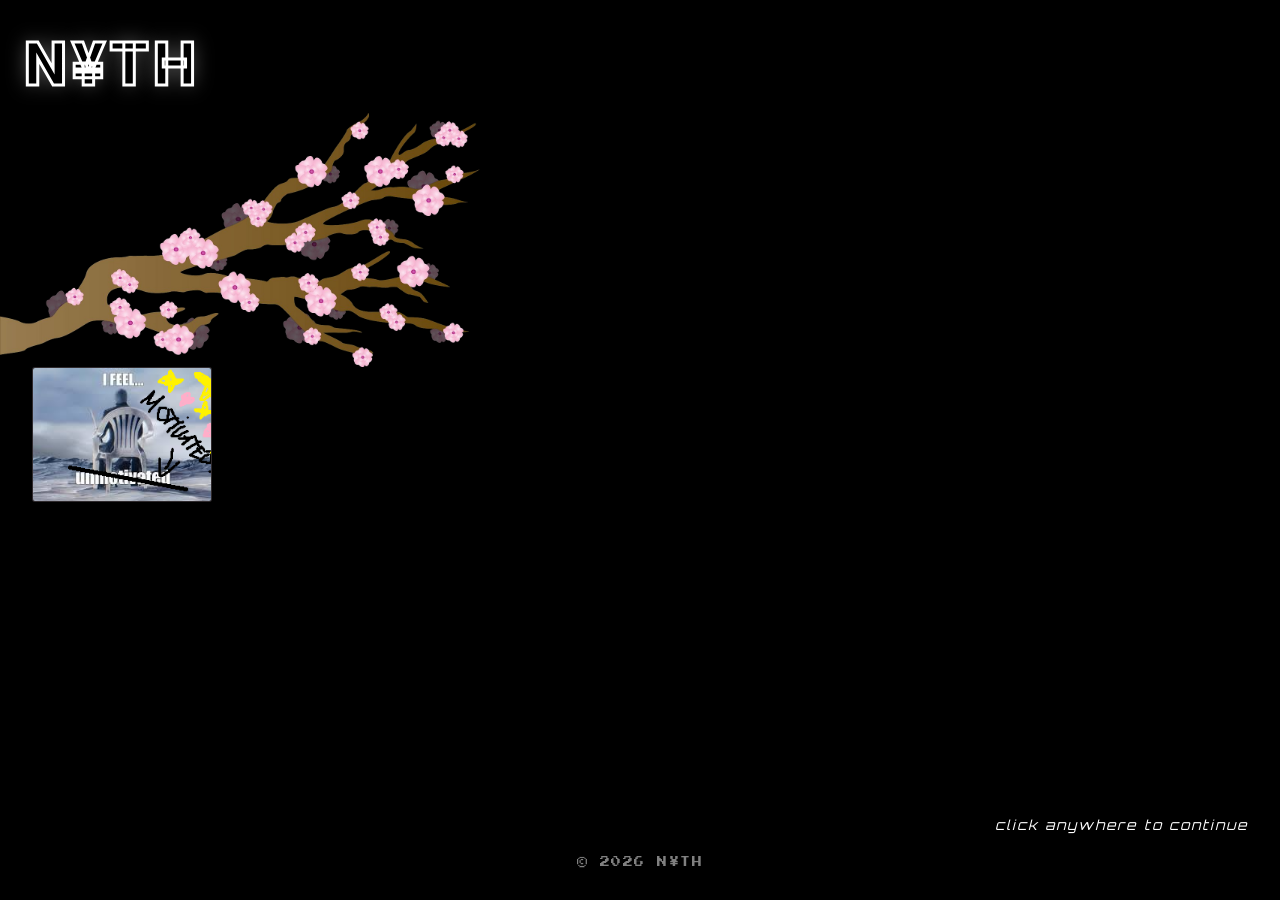
==== commit 97f34645: "mobile responsive fix should be the last commit for a long time" ====
--- a/index.html
+++ b/index.html
@@ -1,933 +1,265 @@
 <!doctype html>
 <html lang="fr">
-<head>
-  <meta charset="UTF-8" />
-  <meta name="viewport" content="width=device-width, initial-scale=1.0" />
-  <title>Eden GUEDICHE — Portfolio</title>
-  <link rel="icon" type="image/png" href="images/icon.png" />
-  <link rel="preconnect" href="https://fonts.googleapis.com">
-  <link rel="preconnect" href="https://fonts.gstatic.com" crossorigin>
-  <link href="https://fonts.googleapis.com/css2?family=Cormorant+Garamond:ital,wght@0,300;0,400;0,600;1,300;1,400&family=DM+Sans:wght@300;400;500&display=swap" rel="stylesheet">
-  <style>
-    *, *::before, *::after { box-sizing: border-box; margin: 0; padding: 0; }
-
-    :root {
-      --black: #111111;
-      --gray-dark: #444444;
-      --gray-mid: #888888;
-      --gray-light: #d8d8d8;
-      --gray-faint: #f4f4f4;
-      --white: #ffffff;
-      --accent: #111111;
-      --font-display: 'Cormorant Garamond', serif;
-      --font-body: 'DM Sans', sans-serif;
-    }
-
-    html { scroll-behavior: smooth; }
-
-    body {
-      font-family: var(--font-body);
-      background: var(--white);
-      color: var(--black);
-      font-size: 15px;
-      line-height: 1.7;
-      -webkit-font-smoothing: antialiased;
-    }
-
-    /* ── NAV ── */
-    nav {
-      position: fixed;
-      top: 0; left: 0; right: 0;
-      z-index: 100;
-      background: rgba(255,255,255,0.92);
-      backdrop-filter: blur(8px);
-      border-bottom: 1px solid var(--gray-light);
-      display: flex;
-      align-items: center;
-      justify-content: space-between;
-      padding: 0 clamp(24px, 6vw, 80px);
-      height: 58px;
-    }
-
-    .nav-name {
-      font-family: var(--font-display);
-      font-size: 18px;
-      font-weight: 600;
-      letter-spacing: 0.02em;
-      color: var(--black);
-      text-decoration: none;
-    }
-
-    .nav-right {
-      display: flex;
-      align-items: center;
-      gap: 28px;
-    }
-
-    .nav-links {
-      display: flex;
-      gap: 28px;
-      list-style: none;
-    }
-
-    .nav-links a {
-      font-size: 12.5px;
-      font-weight: 400;
-      letter-spacing: 0.08em;
-      text-transform: uppercase;
-      color: var(--gray-dark);
-      text-decoration: none;
-      transition: color .2s;
-    }
-
-    .nav-links a:hover { color: var(--black); }
-
-    .lang-toggle {
-      display: flex;
-      align-items: center;
-      gap: 6px;
-      font-size: 11px;
-      font-weight: 500;
-      letter-spacing: 0.1em;
-      text-transform: uppercase;
-      color: var(--gray-dark);
-      cursor: pointer;
-      border: 1px solid var(--gray-light);
-      padding: 5px 10px;
-      border-radius: 3px;
-      background: none;
-      transition: all .2s;
-    }
-
-    .lang-toggle:hover {
-      border-color: var(--black);
-      color: var(--black);
-    }
-
-    .lang-toggle img {
-      width: 16px;
-      height: 11px;
-      object-fit: cover;
-      border-radius: 1px;
-    }
-
-    /* ── LAYOUT ── */
-    main { padding-top: 58px; }
-
-    section {
-      padding: clamp(64px, 10vw, 120px) clamp(24px, 6vw, 80px);
-      max-width: 1100px;
-      margin: 0 auto;
-    }
-
-    .section-label {
-      font-size: 11px;
-      font-weight: 500;
-      letter-spacing: 0.18em;
-      text-transform: uppercase;
-      color: var(--gray-mid);
-      margin-bottom: 20px;
-      display: block;
-    }
-
-    .divider {
-      width: 100%;
-      height: 1px;
-      background: var(--gray-light);
-    }
-
-    /* ── HERO ── */
-    #hero {
-      padding-top: clamp(80px, 14vw, 160px);
-      padding-bottom: clamp(64px, 10vw, 120px);
-      display: grid;
-      grid-template-columns: auto 1fr;
-      gap: 0 48px;
-      align-items: start;
-      max-width: 1100px;
-      margin: 0 auto;
-      padding-left: clamp(24px, 6vw, 80px);
-      padding-right: clamp(24px, 6vw, 80px);
-    }
-
-    .hero-photo {
-      width: 88px;
-      height: 88px;
-      border-radius: 50%;
-      object-fit: cover;
-      object-position: center top;
-      border: 1px solid var(--gray-light);
-      flex-shrink: 0;
-    }
-
-    .hero-text {}
-
-    .hero-name {
-      font-family: var(--font-display);
-      font-size: clamp(40px, 6vw, 72px);
-      font-weight: 300;
-      line-height: 1.05;
-      letter-spacing: -0.01em;
-      margin-bottom: 12px;
-    }
-
-    .hero-title {
-      font-size: 14px;
-      font-weight: 400;
-      color: var(--gray-mid);
-      letter-spacing: 0.04em;
-      margin-bottom: 28px;
-    }
-
-    .hero-desc {
-      font-size: 15px;
-      color: var(--gray-dark);
-      max-width: 620px;
-      line-height: 1.8;
-    }
-
-    .hero-desc a {
-      color: var(--black);
-      text-decoration: underline;
-      text-underline-offset: 3px;
-    }
-
-    /* ── PROJECTS ── */
-    .projects-grid {
-      display: grid;
-      grid-template-columns: 1fr 1fr;
-      gap: 32px;
-      margin-top: 40px;
-    }
-
-    .project-card {
-      border: 1px solid var(--gray-light);
-      border-radius: 4px;
-      overflow: hidden;
-      cursor: pointer;
-      transition: border-color .25s, transform .25s;
-    }
-
-    .project-card:hover {
-      border-color: var(--black);
-      transform: translateY(-2px);
-    }
-
-    .project-card img {
-      width: 100%;
-      aspect-ratio: 16/9;
-      object-fit: cover;
-      display: block;
-      background: var(--gray-faint);
-    }
-
-    .project-body {
-      padding: 20px 22px 22px;
-    }
-
-    .project-title {
-      font-family: var(--font-display);
-      font-size: 20px;
-      font-weight: 600;
-      margin-bottom: 8px;
-    }
-
-    .project-desc {
-      font-size: 13.5px;
-      color: var(--gray-dark);
-      line-height: 1.65;
-      margin-bottom: 14px;
-    }
-
-    .project-tags {
-      font-size: 11px;
-      letter-spacing: 0.06em;
-      text-transform: uppercase;
-      color: var(--gray-mid);
-    }
-
-    .project-cta {
-      display: inline-flex;
-      align-items: center;
-      gap: 5px;
-      font-size: 12px;
-      font-weight: 500;
-      letter-spacing: 0.06em;
-      text-transform: uppercase;
-      color: var(--black);
-      margin-top: 14px;
-      text-decoration: none;
-    }
-
-    .project-cta::after { content: '→'; }
-
-    /* ── SKILLS ── */
-    .skills-group {
-      margin-top: 40px;
-    }
-
-    .skills-group + .skills-group { margin-top: 32px; }
-
-    .skills-group-label {
-      font-size: 11px;
-      font-weight: 500;
-      letter-spacing: 0.14em;
-      text-transform: uppercase;
-      color: var(--gray-mid);
-      margin-bottom: 14px;
-    }
-
-    .skills-row {
-      display: flex;
-      flex-wrap: wrap;
-      gap: 8px;
-    }
-
-    .skill-chip {
-      display: inline-flex;
-      align-items: center;
-      gap: 7px;
-      padding: 7px 14px;
-      border: 1px solid var(--gray-light);
-      border-radius: 3px;
-      font-size: 13px;
-      font-weight: 400;
-      color: var(--gray-dark);
-      text-decoration: none;
-      transition: all .2s;
-    }
-
-    .skill-chip:hover {
-      border-color: var(--black);
-      color: var(--black);
-    }
-
-    .skill-chip img {
-      width: 16px;
-      height: 16px;
-      object-fit: contain;
-    }
-
-    /* ── CONTACTS ── */
-    .contacts-list {
-      margin-top: 40px;
-      display: flex;
-      flex-direction: column;
-      gap: 0;
-    }
-
-    .contact-row {
-      display: flex;
-      align-items: center;
-      justify-content: space-between;
-      padding: 18px 0;
-      border-bottom: 1px solid var(--gray-light);
-      text-decoration: none;
-      color: var(--black);
-      transition: padding-left .2s;
-    }
-
-    .contacts-list .contact-row:first-child {
-      border-top: 1px solid var(--gray-light);
-    }
-
-    .contact-row:hover { padding-left: 8px; }
-
-    .contact-platform {
-      font-family: var(--font-display);
-      font-size: 20px;
-      font-weight: 400;
-    }
-
-    .contact-handle {
-      font-size: 12.5px;
-      color: var(--gray-mid);
-      letter-spacing: 0.04em;
-    }
-
-    .contact-arrow {
-      font-size: 14px;
-      color: var(--gray-mid);
-    }
-
-    /* ── FOOTER ── */
-    footer {
-      border-top: 1px solid var(--gray-light);
-      padding: 32px clamp(24px, 6vw, 80px);
-      display: flex;
-      align-items: center;
-      justify-content: space-between;
-      font-size: 12.5px;
-      color: var(--gray-mid);
-    }
-
-    /* ── OVERLAY ── */
-    .overlay {
-      position: fixed;
-      inset: 0;
-      z-index: 200;
-      display: flex;
-      flex-direction: column;
-      opacity: 0;
-      pointer-events: none;
-      transition: opacity .25s;
-    }
-
-    .overlay.open {
-      opacity: 1;
-      pointer-events: auto;
-    }
-
-    .overlay-half {
-      flex: 1;
-      display: flex;
-      align-items: center;
-      justify-content: center;
-      text-decoration: none;
-      transition: background .2s;
-    }
-
-    .overlay-top {
-      background: var(--black);
-      color: var(--white);
-    }
-
-    .overlay-top:hover { background: #222; }
-
-    .overlay-bottom {
-      background: var(--white);
-      color: var(--black);
-      border-top: 1px solid var(--gray-light);
-    }
-
-    .overlay-bottom:hover { background: var(--gray-faint); }
-
-    .overlay-inner {
-      text-align: center;
-    }
-
-    .overlay-icon {
-      width: 40px;
-      height: 40px;
-      margin: 0 auto 12px;
-    }
-
-    .overlay-label {
-      font-family: var(--font-display);
-      font-size: 22px;
-      font-weight: 400;
-      display: block;
-    }
-
-    .overlay-sub {
-      font-size: 12px;
-      letter-spacing: 0.06em;
-      text-transform: uppercase;
-      margin-top: 4px;
-      display: block;
-      opacity: 0.5;
-    }
-
-    .overlay-close {
-      position: absolute;
-      top: 18px;
-      right: 22px;
-      background: none;
-      border: none;
-      color: var(--white);
-      font-size: 22px;
-      cursor: pointer;
-      z-index: 10;
-      line-height: 1;
-    }
-
-    .overlay-preview {
-      width: 200px;
-      border-radius: 4px;
-      overflow: hidden;
-      margin: 0 auto 16px;
-      box-shadow: 0 4px 24px rgba(0,0,0,0.1);
-    }
-
-    .overlay-preview img { width: 100%; display: block; }
-
-    /* ── RESPONSIVE ── */
-    @media (max-width: 700px) {
-      #hero {
-        grid-template-columns: 1fr;
-        gap: 24px;
-      }
-      .hero-photo { width: 72px; height: 72px; }
-      .projects-grid { grid-template-columns: 1fr; }
-      .nav-links { display: none; }
-    }
-
-    /* ── NAV FREESTYLE BUTTON ── */
-    .nav-freestyle-btn {
-      background: none;
-      border: none;
-      font-family: var(--font-body);
-      font-size: 12.5px;
-      font-weight: 400;
-      letter-spacing: 0.08em;
-      text-transform: uppercase;
-      color: var(--gray-dark);
-      cursor: pointer;
-      padding: 0;
-      transition: color .2s;
-    }
-    .nav-freestyle-btn:hover { color: var(--black); }
-
-    /* ── FREESTYLE OVERLAY ── */
-    #freestyle-overlay {
-      position: fixed;
-      inset: 0;
-      z-index: 300;
-      background: #000;
-      display: flex;
-      flex-direction: column;
-      align-items: center;
-      justify-content: center;
-      padding: 40px clamp(24px, 8vw, 120px);
-      text-align: center;
-      opacity: 0;
-      pointer-events: none;
-      transition: opacity .35s;
-    }
-    #freestyle-overlay.open {
-      opacity: 1;
-      pointer-events: auto;
-    }
-
-    .freestyle-close {
-      position: absolute;
-      top: 20px;
-      left: 24px;
-      background: none;
-      border: none;
-      color: #fff;
-      font-size: 22px;
-      cursor: pointer;
-      line-height: 1;
-      opacity: 0.6;
-      transition: opacity .2s;
-    }
-    .freestyle-close:hover { opacity: 1; }
-
-    .freestyle-quote {
-      font-family: var(--font-display);
-      font-size: clamp(18px, 3vw, 28px);
-      font-weight: 300;
-      color: #fff;
-      line-height: 1.6;
-      max-width: 680px;
-      margin-bottom: 56px;
-    }
-
-    .freestyle-sub {
-      font-size: 12px;
-      letter-spacing: 0.14em;
-      text-transform: uppercase;
-      color: rgba(255,255,255,0.4);
-      margin-bottom: 14px;
-    }
-
-    .freestyle-arrow {
-      color: rgba(255,255,255,0.3);
-      font-size: 20px;
-      margin-bottom: 24px;
-      display: block;
-    }
-
-    @keyframes pink-glow {
-      0%, 100% {
-        box-shadow: 0 0 8px #ff2d78, 0 0 18px #ff2d7840;
-        border-color: #ff2d78;
-      }
-      50% {
-        box-shadow: 0 0 20px #ff2d78, 0 0 40px #ff2d7880, 0 0 60px #ff2d7830;
-        border-color: #ff6aaa;
-      }
-    }
-
-    .freestyle-btn {
-      display: inline-block;
-      background: #000;
-      border: 1.5px solid #ff2d78;
-      color: #fff;
-      font-family: var(--font-body);
-      font-size: 15px;
-      font-weight: 500;
-      letter-spacing: 0.22em;
-      padding: 14px 36px;
-      cursor: pointer;
-      text-decoration: none;
-      border-radius: 3px;
-      animation: pink-glow 1.8s ease-in-out infinite;
-      transition: background .2s;
-    }
-    .freestyle-btn:hover { background: #0d0d0d; }
-  </style>
-</head>
-<body>
-
-  <!-- NAV -->
-  <nav>
-    <a href="#hero" class="nav-name">Eden Guediche</a>
-    <div class="nav-right">
-      <ul class="nav-links">
-        <li><a href="#projects" data-i18n="nav.projects">Projets</a></li>
-        <li><a href="#skills" data-i18n="nav.skills">Compétences</a></li>
-        <li><a href="#contact" data-i18n="nav.contact">Contact</a></li>
-      </ul>
-      <button class="lang-toggle" id="lang-toggle" aria-label="Toggle language">
-        <img id="lang-flag" src="images/flag-en.png" alt="EN" />
-        <span id="lang-label">EN</span>
-      </button>
-        <li><button class="nav-freestyle-btn" id="open-freestyle" data-i18n="nav.freestyle">Portfolio freestyle</button></li>
+  <head>
+    <meta charset="UTF-8" />
+    <meta name="viewport" content="width=device-width, initial-scale=1.0" />
+    <title>Eden Guediche - Portfolio</title>
+    <link rel="stylesheet" href="style.css" />
+    <link rel="icon" type="image/png" href="assets/icon.png" />
+    <link rel="apple-touch-icon" href="assets/icon.png" />
+    <meta name="description" content="Portfolio" />
+    <meta name="author" content="Eden Guediche" />
+    <!-- fonts pour la loading screen -->
+    <link rel="preconnect" href="https://fonts.googleapis.com" />
+    <link rel="preconnect" href="https://fonts.gstatic.com" crossorigin />
+    <link href="https://fonts.googleapis.com/css2?family=Roboto:wght@900&family=Orbitron:wght@700;900&family=Press+Start+2P&display=swap" rel="stylesheet" />
+  </head>
+  <body>
+
+  <!-- loading screen -->
+  <div id="loading-screen">
+
+    <!-- video de fond (mettre mon mp4 dans assets/background.mp4) -->
+    <div class="ls-bg">
+      <video autoplay muted loop playsinline>
+        <source src="assets/background.mp4" type="video/mp4">
+      </video>
     </div>
-  </nav>
-
-  <main>
-
-    <!-- HERO -->
-    <section id="hero" style="padding:0">
-      <img src="images/profile.jpg" alt="Eden Guediche" class="hero-photo" />
-      <div class="hero-text">
-        <h1 class="hero-name">Eden<br>Guediche</h1>
-        <p class="hero-title" data-i18n="hero.title">Web dev full stack</p>
-        <p class="hero-desc" data-i18n-html="hero.desc"></p>
-      </div>
-    </section>
-
-    <div class="divider" style="max-width:1100px;margin:0 auto 0;padding:0 clamp(24px,6vw,80px)"><div style="height:1px;background:var(--gray-light)"></div></div>
-
-    <!-- PROJECTS -->
-    <section id="projects">
-      <span class="section-label" data-i18n="section.projects">Projets</span>
-      <h2 style="font-family:var(--font-display);font-size:clamp(28px,4vw,42px);font-weight:300" data-i18n="projects.heading">Travaux récents</h2>
-
-      <div class="projects-grid">
-
-        <div class="project-card" data-project="mood">
-          <img src="images/project-mood-tracker.png" alt="Mood Tracker" />
-          <div class="project-body">
-            <h3 class="project-title">Mood Tracker</h3>
-            <p class="project-desc" data-i18n="project.mood.desc"></p>
-            <div style="display:flex;align-items:center;justify-content:space-between;flex-wrap:wrap;gap:8px">
-              <span class="project-tags">HTML · CSS · JS</span>
-              <span class="project-cta" data-i18n="project.cta">Voir le projet</span>
-            </div>
+
+    <div class="ls-scanlines"></div>
+    <div class="ls-vignette"></div>
+    <div id="ls-petals"></div>
+
+    <!-- coin haut gauche : titre + sakura + image -->
+    <div class="ls-top-right">
+      <span class="ls-title">N¥TH</span>
+      <img class="ls-branch" id="ls-branch" src="assets/sakura-branch.png" alt="" />
+      <div class="ls-logo-image" id="ls-logo-image">
+        <img src="assets/motivated.png" alt="N¥TH" />
+      </div>
+    </div>
+
+    <p class="ls-hint">click anywhere to continue</p>
+    <p class="ls-copyright">© 2026 N¥TH</p>
+
+  </div>
+
+  <!-- video de transition (le mp4 qui joue quand on clique) -->
+  <div id="video-transition" aria-hidden="true">
+    <video id="transition-video" src="assets/skip_kingcrimson.mp4" playsinline preload="auto"></video>
+  </div>
+
+  <!-- page principale -->
+  <div class="background-wrapper">
+    <div class="container">
+      <div class="content-card">
+
+        <!-- header : photo + nom + langue -->
+        <header class="profile-header">
+          <div class="profile-icon">
+            <!-- changer profile.jpg par ma photo -->
+            <img src="assets/profile.jpg" alt="N¥TH" />
+          </div>
+          <div class="profile-info">
+            <h1 class="profile-name">Eden Guediche</h1>
+            <p class="profile-title" data-i18n="profile.title">Web dev full stack</p>
+          </div>
+          <!-- toggle langue sobre -->
+          <button class="lang-toggle" id="lang-toggle" aria-label="Toggle language">
+            <img id="lang-flag" src="assets/flag-en.png" alt="EN" />
+            <span id="lang-label">EN</span>
+          </button>
+        </header>
+
+        <!-- section à propos -->
+        <section class="about-section">
+          <h2 class="section-title" data-i18n="about.title">À propos de moi :</h2>
+          <!-- le texte vient des traductions dans script.js -->
+          <p class="about-text" data-i18n-html="about.text"></p>
+        </section>
+
+        <!-- onglets de navigation -->
+        <nav class="nav-tabs">
+          <button class="tab-btn active" data-tab="competences" data-i18n="tab.skills">Compétences</button>
+          <button class="tab-btn"        data-tab="projets"     data-i18n="tab.projects">Projets</button>
+          <button class="tab-btn"        data-tab="contacts"    data-i18n="tab.contacts">Contacts</button>
+          <p class="nav-hint desktop-only" data-i18n="nav.hint">← → pour changer d'onglet</p>
+        </nav>
+
+        <div class="tab-content-wrapper">
+
+          <!-- onglet projets -->
+          <div class="tab-content" id="projets">
+            <div class="projects-grid">
+
+              <!--
+                pour ajouter un projet :
+                1. copier ce bloc
+                2. changer data-project="xxx" (doit matcher la clé dans projects{} dans script.js)
+                3. mettre le nom, les tags, et l'image dans assets/
+              -->
+              <div class="project-card" data-project="projet1">
+                <div class="project-thumbnail">
+                  <img src="assets/project-mood-tracker.png" alt="Mood Tracker" />
+                </div>
+                <div class="project-info">
+                  <div class="project-header">
+                    <h3 class="project-name">Mood Tracker</h3>
+                    <span class="clickable-badge" data-i18n="project.clickable">👆 cliquer moi</span>
+                  </div>
+                  <p class="project-desc" data-i18n="project.projet1.desc"></p>
+                  <span class="project-tags">HTML · CSS · JS</span>
+                </div>
+              </div>
+
+              <div class="project-card" data-project="projet2">
+                <div class="project-thumbnail">
+                  <img src="assets/project-food-searcher.png" alt="API Food Searcher" />
+                </div>
+                <div class="project-info">
+                  <div class="project-header">
+                    <h3 class="project-name">API Food Searcher</h3>
+                    <span class="clickable-badge" data-i18n="project.clickable">👆 cliquer moi</span>
+                  </div>
+                  <p class="project-desc" data-i18n="project.projet2.desc"></p>
+                  <span class="project-tags">HTML · CSS · JS · API</span>
+                </div>
+              </div>
+
+            </div>
+          </div>
+
+          <div class="tab-content" id="contacts">
+            <div class="contact-list">
+              <a href="https://github.com/eguediche" target="_blank" rel="noopener" class="contact-item">
+                <span class="contact-icon">→</span> GitHub
+              </a>
+              <a href="mailto:edeng.devfullstack@gmail.com" class="contact-item">
+                <span class="contact-icon">→</span> Email
+              </a>
+              <a href="https://discord.com/users/935867927788400640" target="_blank" rel="noopener" class="contact-item">
+                <span class="contact-icon">→</span> Discord
+              </a>
+              <a href="https://www.linkedin.com/in/eguediche/" target="_blank" rel="noopener" class="contact-item">
+                <span class="contact-icon">→</span> LinkedIn
+              </a>
+            </div>
+          </div>
+
+          <!-- onglet compétences -->
+          <div class="tab-content active" id="competences">
+
+            <!-- maîtrisé -->
+            <div class="skills-section">
+              <h3 class="skills-label" data-i18n="skills.mastered">Maîtrisé</h3>
+              <div class="skills-badges">
+                <a href="https://developer.mozilla.org/docs/Web/HTML" target="_blank" rel="noopener" class="skill-link">
+                  <img class="badge-full" src="https://img.shields.io/badge/HTML5-E34F26?style=for-the-badge&logo=html5&logoColor=white" alt="HTML5" />
+                  <img class="badge-icon" src="https://cdn.simpleicons.org/html5/E34F26" alt="HTML5" />
+                </a>
+                <a href="https://developer.mozilla.org/docs/Web/CSS" target="_blank" rel="noopener" class="skill-link">
+                  <img class="badge-full" src="https://img.shields.io/badge/CSS3-1572B6?style=for-the-badge&logo=css&logoColor=white" alt="CSS3" />
+                  <img class="badge-icon" src="https://cdn.simpleicons.org/css/1572B6" alt="CSS3" />
+                </a>
+                <a href="https://developer.mozilla.org/docs/Web/JavaScript" target="_blank" rel="noopener" class="skill-link">
+                  <img class="badge-full" src="https://img.shields.io/badge/JavaScript-F7DF1E?style=for-the-badge&logo=javascript&logoColor=black" alt="JavaScript" />
+                  <img class="badge-icon" src="https://cdn.simpleicons.org/javascript/F7DF1E" alt="JavaScript" />
+                </a>
+                <a href="https://www.php.net" target="_blank" rel="noopener" class="skill-link">
+                  <img class="badge-full" src="https://img.shields.io/badge/PHP-777BB4?style=for-the-badge&logo=php&logoColor=white" alt="PHP" />
+                  <img class="badge-icon" src="https://cdn.simpleicons.org/php/777BB4" alt="PHP" />
+                </a>
+                <a href="https://www.mysql.com" target="_blank" rel="noopener" class="skill-link">
+                  <img class="badge-full" src="https://img.shields.io/badge/MySQL-4479A1?style=for-the-badge&logo=mysql&logoColor=white" alt="MySQL" />
+                  <img class="badge-icon" src="https://cdn.simpleicons.org/mysql/4479A1" alt="MySQL" />
+                </a>
+                <a href="https://getcomposer.org" target="_blank" rel="noopener" class="skill-link">
+                  <img class="badge-full" src="https://img.shields.io/badge/Composer-885630?style=for-the-badge&logo=composer&logoColor=white" alt="Composer" />
+                  <img class="badge-icon" src="https://cdn.simpleicons.org/composer/885630" alt="Composer" />
+                </a>
+              </div>
+            </div>
+
+            <!-- en apprentissage -->
+            <div class="skills-section">
+              <h3 class="skills-label" data-i18n="skills.learning">En apprentissage</h3>
+              <div class="skills-badges">
+                <a href="https://laravel.com/docs" target="_blank" rel="noopener" class="skill-link">
+                  <img class="badge-full" src="https://img.shields.io/badge/Laravel-FF2D20?style=for-the-badge&logo=laravel&logoColor=white" alt="Laravel" />
+                  <img class="badge-icon" src="https://cdn.simpleicons.org/laravel/FF2D20" alt="Laravel" />
+                </a>
+              </div>
+            </div>
+
+            <!-- ce que je veux apprendre ensuite -->
+            <div class="skills-section">
+              <h3 class="skills-label" data-i18n="skills.next">Prochainement</h3>
+              <div class="skills-badges">
+                <a href="https://nodejs.org" target="_blank" rel="noopener" class="skill-link">
+                  <img class="badge-full" src="https://img.shields.io/badge/Node.js-339933?style=for-the-badge&logo=node.js&logoColor=white" alt="Node.js" />
+                  <img class="badge-icon" src="https://cdn.simpleicons.org/nodedotjs/339933" alt="Node.js" />
+                </a>
+                <a href="https://react.dev" target="_blank" rel="noopener" class="skill-link">
+                  <img class="badge-full" src="https://img.shields.io/badge/React-61DAFB?style=for-the-badge&logo=react&logoColor=black" alt="React" />
+                  <img class="badge-icon" src="https://cdn.simpleicons.org/react/61DAFB" alt="React" />
+                </a>
+                <a href="https://vuejs.org" target="_blank" rel="noopener" class="skill-link">
+                  <img class="badge-full" src="https://img.shields.io/badge/Vue.js-4FC08D?style=for-the-badge&logo=vue.js&logoColor=white" alt="Vue.js" />
+                  <img class="badge-icon" src="https://cdn.simpleicons.org/vuedotjs/4FC08D" alt="Vue.js" />
+                </a>
+                <a href="https://symfony.com/doc" target="_blank" rel="noopener" class="skill-link">
+                  <img class="badge-full" src="https://img.shields.io/badge/Symfony-000000?style=for-the-badge&logo=symfony&logoColor=white" alt="Symfony" />
+                  <img class="badge-icon" src="https://cdn.simpleicons.org/symfony/111111" alt="Symfony" />
+                </a>
+                <a href="https://www.lua.org/docs.html" target="_blank" rel="noopener" class="skill-link">
+                  <img class="badge-full" src="https://img.shields.io/badge/Lua-2C2D72?style=for-the-badge&logo=lua&logoColor=white" alt="Lua" />
+                  <img class="badge-icon" src="https://cdn.simpleicons.org/lua/2C2D72" alt="Lua" />
+                </a>
+                <a href="https://docs.docker.com" target="_blank" rel="noopener" class="skill-link">
+                  <img class="badge-full" src="https://img.shields.io/badge/Docker-2496ED?style=for-the-badge&logo=docker&logoColor=white" alt="Docker" />
+                  <img class="badge-icon" src="https://cdn.simpleicons.org/docker/2496ED" alt="Docker" />
+                </a>
+              </div>
+            </div>
+
           </div>
         </div>
 
-        <div class="project-card" data-project="food">
-          <img src="images/project-food-searcher.png" alt="Food Searcher" />
-          <div class="project-body">
-            <h3 class="project-title">API Food Searcher</h3>
-            <p class="project-desc" data-i18n="project.food.desc"></p>
-            <div style="display:flex;align-items:center;justify-content:space-between;flex-wrap:wrap;gap:8px">
-              <span class="project-tags">HTML · CSS · JS · API</span>
-              <span class="project-cta" data-i18n="project.cta">Voir le projet</span>
-            </div>
-          </div>
-        </div>
-
-      </div>
-    </section>
-
-    <div style="max-width:1100px;margin:0 auto;padding:0 clamp(24px,6vw,80px)"><div style="height:1px;background:var(--gray-light)"></div></div>
-
-    <!-- SKILLS -->
-    <section id="skills">
-      <span class="section-label" data-i18n="section.skills">Compétences</span>
-      <h2 style="font-family:var(--font-display);font-size:clamp(28px,4vw,42px);font-weight:300" data-i18n="skills.heading">Stack technique</h2>
-
-      <div class="skills-group">
-        <p class="skills-group-label" data-i18n="skills.mastered">Maîtrisé</p>
-        <div class="skills-row">
-          <a href="https://developer.mozilla.org/docs/Web/HTML" target="_blank" rel="noopener" class="skill-chip">
-            <img src="https://cdn.simpleicons.org/html5/E34F26" alt="HTML5" /> HTML5
-          </a>
-          <a href="https://developer.mozilla.org/docs/Web/CSS" target="_blank" rel="noopener" class="skill-chip">
-            <img src="https://cdn.simpleicons.org/css/1572B6" alt="CSS3" /> CSS3
-          </a>
-          <a href="https://developer.mozilla.org/docs/Web/JavaScript" target="_blank" rel="noopener" class="skill-chip">
-            <img src="https://cdn.simpleicons.org/javascript/F7DF1E" alt="JavaScript" /> JavaScript
-          </a>
-          <a href="https://www.php.net" target="_blank" rel="noopener" class="skill-chip">
-            <img src="https://cdn.simpleicons.org/php/777BB4" alt="PHP" /> PHP
-          </a>
-          <a href="https://www.mysql.com" target="_blank" rel="noopener" class="skill-chip">
-            <img src="https://cdn.simpleicons.org/mysql/4479A1" alt="MySQL" /> MySQL
-          </a>
-          <a href="https://getcomposer.org" target="_blank" rel="noopener" class="skill-chip">
-            <img src="https://cdn.simpleicons.org/composer/885630" alt="Composer" /> Composer
-          </a>
-        </div>
-      </div>
-
-      <div class="skills-group">
-        <p class="skills-group-label" data-i18n="skills.learning">En apprentissage</p>
-        <div class="skills-row">
-          <a href="https://laravel.com/docs" target="_blank" rel="noopener" class="skill-chip">
-            <img src="https://cdn.simpleicons.org/laravel/FF2D20" alt="Laravel" /> Laravel
-          </a>
-        </div>
-      </div>
-
-      <div class="skills-group">
-        <p class="skills-group-label" data-i18n="skills.next">Prochainement</p>
-        <div class="skills-row">
-          <a href="https://nodejs.org" target="_blank" rel="noopener" class="skill-chip">
-            <img src="https://cdn.simpleicons.org/nodedotjs/339933" alt="Node.js" /> Node.js
-          </a>
-          <a href="https://react.dev" target="_blank" rel="noopener" class="skill-chip">
-            <img src="https://cdn.simpleicons.org/react/61DAFB" alt="React" /> React
-          </a>
-          <a href="https://vuejs.org" target="_blank" rel="noopener" class="skill-chip">
-            <img src="https://cdn.simpleicons.org/vuedotjs/4FC08D" alt="Vue.js" /> Vue.js
-          </a>
-          <a href="https://symfony.com/doc" target="_blank" rel="noopener" class="skill-chip">
-            <img src="https://cdn.simpleicons.org/symfony/111111" alt="Symfony" /> Symfony
-          </a>
-          <a href="https://www.lua.org/docs.html" target="_blank" rel="noopener" class="skill-chip">
-            <img src="https://cdn.simpleicons.org/lua/2C2D72" alt="Lua" /> Lua
-          </a>
-          <a href="https://docs.docker.com" target="_blank" rel="noopener" class="skill-chip">
-            <img src="https://cdn.simpleicons.org/docker/2496ED" alt="Docker" /> Docker
-          </a>
-        </div>
-      </div>
-    </section>
-
-    <div style="max-width:1100px;margin:0 auto;padding:0 clamp(24px,6vw,80px)"><div style="height:1px;background:var(--gray-light)"></div></div>
-
-    <!-- CONTACT -->
-    <section id="contact">
-      <span class="section-label" data-i18n="section.contact">Contact</span>
-      <h2 style="font-family:var(--font-display);font-size:clamp(28px,4vw,42px);font-weight:300" data-i18n="contact.heading">Me contacter</h2>
-
-      <div class="contacts-list">
-        <a href="https://github.com/eguediche" target="_blank" rel="noopener" class="contact-row">
-          <span class="contact-platform">GitHub</span>
-          <span style="display:flex;align-items:center;gap:20px">
-            <span class="contact-handle">eguediche</span>
-            <span class="contact-arrow">↗</span>
-          </span>
-        </a>
-        <a href="mailto:edeng.devfullstack@gmail.com" class="contact-row">
-          <span class="contact-platform">Email</span>
-          <span style="display:flex;align-items:center;gap:20px">
-            <span class="contact-handle">edeng.devfullstack@gmail.com</span>
-            <span class="contact-arrow">↗</span>
-          </span>
-        </a>
-        <a href="https://www.linkedin.com/in/eguediche/" target="_blank" rel="noopener" class="contact-row">
-          <span class="contact-platform">LinkedIn</span>
-          <span style="display:flex;align-items:center;gap:20px">
-            <span class="contact-handle">eguediche</span>
-            <span class="contact-arrow">↗</span>
-          </span>
-        </a>
-      </div>
-    </section>
-
-  </main>
-
-  <!-- FOOTER -->
-  <footer>
-    <span>Eden Guediche — <span data-i18n="footer.year">2025</span></span>
-    <span data-i18n="footer.wip">Portfolio en cours de développement</span>
-  </footer>
-
-  <!-- PROJECT OVERLAY -->
-  <div class="overlay" id="overlay" aria-hidden="true">
+        <!-- footer -->
+        <footer class="footer-note">
+          <p data-i18n="footer.text">Ce portfolio est encore en cours de développement. :)</p>
+        </footer>
+
+      </div>
+    </div>
+  </div>
+
+  <!-- overlay qui s'ouvre quand on clique sur un projet -->
+  <div class="project-overlay" id="project-overlay" aria-hidden="true">
     <button class="overlay-close" id="overlay-close" aria-label="Fermer">✕</button>
 
-    <a class="overlay-half overlay-top" id="overlay-github" href="#" target="_blank" rel="noopener">
-      <div class="overlay-inner">
-        <svg class="overlay-icon" viewBox="0 0 98 96" xmlns="http://www.w3.org/2000/svg">
-          <path fill-rule="evenodd" clip-rule="evenodd" d="M48.854 0C21.839 0 0 22 0 49.217c0 21.756 13.993 40.172 33.405 46.69 2.427.49 3.316-1.059 3.316-2.362 0-1.141-.08-5.052-.08-9.127-13.59 2.934-16.42-5.867-16.42-5.867-2.184-5.704-5.42-7.17-5.42-7.17-4.448-3.015.324-3.015.324-3.015 4.934.326 7.523 5.052 7.523 5.052 4.367 7.496 11.404 5.378 14.235 4.074.404-3.178 1.699-5.378 3.074-6.6-10.839-1.141-22.243-5.378-22.243-24.283 0-5.378 1.94-9.778 5.014-13.2-.485-1.222-2.184-6.275.486-13.038 0 0 4.125-1.304 13.426 5.052a46.97 46.97 0 0 1 12.214-1.63c4.125 0 8.33.571 12.213 1.63 9.302-6.356 13.427-5.052 13.427-5.052 2.67 6.763.97 11.816.485 13.038 3.155 3.422 5.015 7.822 5.015 13.2 0 18.905-11.404 23.06-22.324 24.283 1.78 1.548 3.316 4.481 3.316 9.126 0 6.6-.08 11.897-.08 13.526 0 1.304.89 2.853 3.316 2.364 19.412-6.52 33.405-24.935 33.405-46.691C97.707 22 75.788 0 48.854 0z" fill="#fff"/>
+    <!-- moitié haute = github -->
+    <a class="split-half split-top" id="split-github" href="#" target="_blank" rel="noopener">
+      <div class="split-content">
+        <svg class="gh-logo" viewBox="0 0 98 96" xmlns="http://www.w3.org/2000/svg">
+          <path fill-rule="evenodd" clip-rule="evenodd" d="M48.854 0C21.839 0 0 22 0 49.217c0 21.756 13.993 40.172 33.405 46.69 2.427.49 3.316-1.059 3.316-2.362 0-1.141-.08-5.052-.08-9.127-13.59 2.934-16.42-5.867-16.42-5.867-2.184-5.704-5.42-7.17-5.42-7.17-4.448-3.015.324-3.015.324-3.015 4.934.326 7.523 5.052 7.523 5.052 4.367 7.496 11.404 5.378 14.235 4.074.404-3.178 1.699-5.378 3.074-6.6-10.839-1.141-22.243-5.378-22.243-24.283 0-5.378 1.94-9.778 5.014-13.2-.485-1.222-2.184-6.275.486-13.038 0 0 4.125-1.304 13.426 5.052a46.97 46.97 0 0 1 12.214-1.63c4.125 0 8.33.571 12.213 1.63 9.302-6.356 13.427-5.052 13.427-5.052 2.67 6.763.97 11.816.485 13.038 3.155 3.422 5.015 7.822 5.015 13.2 0 18.905-11.404 23.06-22.324 24.283 1.78 1.548 3.316 4.481 3.316 9.126 0 6.6-.08 11.897-.08 13.526 0 1.304.89 2.853 3.316 2.364 19.412-6.52 33.405-24.935 33.405-46.691C97.707 22 75.788 0 48.854 0z" fill="#fff" />
         </svg>
-        <span class="overlay-label" data-i18n="overlay.github">Voir sur GitHub</span>
-        <span class="overlay-sub" data-i18n="overlay.github.sub">Code source du projet</span>
+        <span class="split-label" data-i18n="overlay.github">Voir sur GitHub</span>
+        <span class="split-sub" data-i18n="overlay.github.sub">Code source du projet</span>
       </div>
     </a>
 
-    <a class="overlay-half overlay-bottom" id="overlay-live" href="#" target="_blank" rel="noopener">
-      <div class="overlay-inner">
-        <div class="overlay-preview" id="overlay-preview"></div>
-        <span class="overlay-label" data-i18n="overlay.live">Voir en live</span>
-        <span class="overlay-sub" data-i18n="overlay.live.sub">Hébergé sur GitHub Pages</span>
+    <!-- moitié basse = live demo -->
+    <a class="split-half split-bottom" id="split-live" href="#" target="_blank" rel="noopener">
+      <div class="split-content">
+        <!-- image du projet injectée par JS -->
+        <div class="split-preview" id="split-preview-img"></div>
+        <span class="split-label" data-i18n="overlay.live">Voir le projet en live</span>
+        <span class="split-sub" data-i18n="overlay.live.sub">Hébergé sur GitHub Pages</span>
       </div>
     </a>
   </div>
 
-  <!-- FREESTYLE OVERLAY -->
-  <div id="freestyle-overlay" aria-hidden="true">
-    <button class="freestyle-close" id="freestyle-close" aria-label="Fermer">✕</button>
-    <p class="freestyle-quote" data-i18n="freestyle.quote"></p>
-    <p class="freestyle-sub" data-i18n="freestyle.sub">Si vous souhaitez voir cet ancien portfolio (abandonnée)</p>
-    <span class="freestyle-arrow">↓</span>
-    <a class="freestyle-btn" href="https://nythkrool.github.io" target="_blank" rel="noopener">N¥TH</a>
-  </div>
-
-  <script>
-    // ── PROJECTS ──
-    const projects = {
-      mood: {
-        github:  "https://github.com/eguediche/project-mood-tracker",
-        live:    "https://eguediche.github.io/project-mood-tracker",
-        preview: "images/project-mood-tracker.png",
-      },
-      food: {
-        github:  "https://github.com/eguediche/api-food-searcher",
-        live:    "https://eguediche.github.io/api-food-searcher",
-        preview: "images/project-food-searcher.png",
-      },
-    };
-
-    // ── TRANSLATIONS ──
-    const T = {
-      fr: {
-        "nav.projects":      "Projets",
-        "nav.skills":        "Compétences",
-        "nav.contact":       "Contact",
-        "hero.title":        "Web dev full stack",
-        "hero.desc":         `J'ai créé ce portfolio afin de trouver une alternance pour ma 3ᵉ année de lycée à <a href="https://www.edenschool.fr/" target="_blank" rel="noopener">EDEN School</a>. Curieux et dynamique, je me suis intéressé au code dès la classe de 3ᵉ, après avoir eu envie de créer mon propre jeu vidéo. Cette envie m'a poussé à poursuivre mes études dans le développement. Je me suis donc orienté vers <a href="https://www.edenschool.fr/" target="_blank" rel="noopener">EDEN School</a>, une école spécialisée en développement web et web mobile full stack.`,
-        "section.projects":  "Projets",
-        "projects.heading":  "Travaux récents",
-        "project.mood.desc": "Un projet en HTML, CSS et JS qui permet de suivre son humeur au fil du temps. Fait en éval de fin d'année, sur JS et le DOM.",
-        "project.food.desc": "Un projet en HTML, CSS et JS qui recherche des plats via une API. Fait en fin de 1ère année, en moins d'une heure.",
-        "project.cta":       "Voir le projet",
-        "section.skills":    "Compétences",
-        "skills.heading":    "Stack technique",
-        "skills.mastered":   "Maîtrisé",
-        "skills.learning":   "En apprentissage",
-        "skills.next":       "Prochainement",
-        "section.contact":   "Contact",
-        "contact.heading":   "Me contacter",
-        "footer.year":       "2025",
-        "footer.wip":        "Portfolio en cours de développement",
-        "nav.freestyle":     "Portfolio freestyle",
-        "freestyle.quote":   "On m'a demandé de créer un portfolio qui me ressemble. Je l'ai fait. Mais les gens n'ont pas aimé — trop sombre, trop freestyle, pas assez professionnel. J'ai donc recommencé : blanc, sobre, propre.",
-        "freestyle.sub":     "Si vous souhaitez voir cet ancien portfolio (abandonnée)",
-        "overlay.github":    "Voir sur GitHub",
-        "overlay.github.sub":"Code source du projet",
-        "overlay.live":      "Voir en live",
-        "overlay.live.sub":  "Hébergé sur GitHub Pages",
-      },
-      en: {
-        "nav.projects":      "Projects",
-        "nav.skills":        "Skills",
-        "nav.contact":       "Contact",
-        "hero.title":        "Full stack web dev",
-        "hero.desc":         `I created this portfolio to find an apprenticeship for my 3rd year at <a href="https://www.edenschool.fr/" target="_blank" rel="noopener">EDEN School</a>. Curious and driven, I got into coding in middle school after wanting to build my own video game. That passion led me to pursue web development studies at <a href="https://www.edenschool.fr/" target="_blank" rel="noopener">EDEN School</a>, a school specializing in full stack web development.`,
-        "section.projects":  "Projects",
-        "projects.heading":  "Recent work",
-        "project.mood.desc": "An HTML, CSS & JS project that tracks your mood over time. Built as a final year evaluation, using JS and the DOM.",
-        "project.food.desc": "An HTML, CSS & JS project that searches for dishes via an API. Built at the end of year 1 in under an hour.",
-        "project.cta":       "View project",
-        "section.skills":    "Skills",
-        "skills.heading":    "Tech stack",
-        "skills.mastered":   "Mastered",
-        "skills.learning":   "Learning",
-        "skills.next":       "Coming next",
-        "section.contact":   "Contact",
-        "contact.heading":   "Get in touch",
-        "footer.year":       "2025",
-        "footer.wip":        "Portfolio work in progress",
-        "nav.freestyle":     "Freestyle portfolio",
-        "freestyle.quote":   "I was asked to build a portfolio that represents me. I did. But people didn't like it — too dark, too freestyle, not professional enough. So I started over: white, clean, simple.",
-        "freestyle.sub":     "If you'd like to see that old portfolio (discontinued)",
-        "overlay.github":    "View on GitHub",
-        "overlay.github.sub":"Project source code",
-        "overlay.live":      "View live demo",
-        "overlay.live.sub":  "Hosted on GitHub Pages",
-      },
-    };
-
-    let lang = "fr";
-
-    function setLang(l) {
-      lang = l;
-      const t = T[l];
-      document.documentElement.lang = l;
-
-      document.querySelectorAll("[data-i18n]").forEach(el => {
-        const k = el.getAttribute("data-i18n");
-        if (t[k] !== undefined) el.textContent = t[k];
-      });
-      document.querySelectorAll("[data-i18n-html]").forEach(el => {
-        const k = el.getAttribute("data-i18n-html");
-        if (t[k] !== undefined) el.innerHTML = t[k];
-      });
-
-      const flag  = document.getElementById("lang-flag");
-      const label = document.getElementById("lang-label");
-      if (l === "fr") {
-        flag.src = "images/flag-en.png"; flag.alt = "EN"; label.textContent = "EN";
-      } else {
-        flag.src = "images/flag-fr.png"; flag.alt = "FR"; label.textContent = "FR";
-      }
-    }
-
-    document.getElementById("lang-toggle").addEventListener("click", () => {
-      setLang(lang === "fr" ? "en" : "fr");
-    });
-
-    // ── OVERLAY ──
-    const overlay       = document.getElementById("overlay");
-    const overlayGithub = document.getElementById("overlay-github");
-    const overlayLive   = document.getElementById("overlay-live");
-    const overlayPrev   = document.getElementById("overlay-preview");
-    const closeBtn      = document.getElementById("overlay-close");
-
-    function openOverlay(key) {
-      const p = projects[key];
-      if (!p) return;
-      overlayGithub.href = p.github;
-      overlayLive.href   = p.live;
-      overlayPrev.innerHTML = `<img src="${p.preview}" alt="preview" />`;
-      overlay.classList.add("open");
-      overlay.setAttribute("aria-hidden","false");
-      document.body.style.overflow = "hidden";
-    }
-
-    function closeOverlay() {
-      overlay.classList.remove("open");
-      overlay.setAttribute("aria-hidden","true");
-      document.body.style.overflow = "";
-    }
-
-    document.querySelectorAll(".project-card").forEach(card => {
-      card.addEventListener("click", () => openOverlay(card.dataset.project));
-    });
-
-    closeBtn.addEventListener("click", e => { e.preventDefault(); closeOverlay(); });
-    document.addEventListener("keydown", e => { if (e.key === "Escape") { closeOverlay(); closeFreestyle(); } });
-
-    // ── FREESTYLE OVERLAY ──
-    const freestyleOverlay = document.getElementById("freestyle-overlay");
-    const freestyleClose   = document.getElementById("freestyle-close");
-
-    function openFreestyle() {
-      freestyleOverlay.classList.add("open");
-      freestyleOverlay.setAttribute("aria-hidden", "false");
-      document.body.style.overflow = "hidden";
-    }
-    function closeFreestyle() {
-      freestyleOverlay.classList.remove("open");
-      freestyleOverlay.setAttribute("aria-hidden", "true");
-      document.body.style.overflow = "";
-    }
-
-    document.getElementById("open-freestyle").addEventListener("click", openFreestyle);
-    freestyleClose.addEventListener("click", closeFreestyle);
-
-    // ── INIT ──
-    setLang("fr");
-  </script>
-</body>
+  <script src="script.js"></script>
+  </body>
 </html>
--- a/style.css
+++ b/style.css
@@ -0,0 +1,680 @@
+/* loading screen */
+
+@keyframes fade-in {
+  from { opacity: 0; }
+  to   { opacity: 1; }
+}
+@keyframes fade-out {
+  from { opacity: 1; }
+  to   { opacity: 0; }
+}
+@keyframes glow-pulse {
+  0%, 100% { text-shadow: 0 0 6px #fff, 0 0 16px rgba(255,255,255,0.5); }
+  50%       { text-shadow: 0 0 12px #fff, 0 0 30px rgba(255,255,255,0.75); }
+}
+@keyframes petal-fall {
+  0%   { transform: translateY(0) rotate(var(--r0)); opacity: 0.85; }
+  80%  { opacity: 0; }
+  100% { transform: translateY(var(--drop)) rotate(var(--r1)) translateX(var(--drift)); opacity: 0; }
+}
+
+#loading-screen {
+  position: fixed;
+  inset: 0;
+  z-index: 9999;
+  display: flex;
+  background: #000;
+  overflow: hidden;
+  cursor: pointer;
+}
+#loading-screen.ls-hidden {
+  display: none;
+}
+
+/* video de fond */
+.ls-bg {
+  position: absolute;
+  inset: 0;
+  z-index: 0;
+}
+.ls-bg video {
+  width: 100%;
+  height: 100%;
+  object-fit: cover;
+  opacity: 0.6;
+}
+
+/* effet scanlines CRT */
+.ls-scanlines {
+  position: absolute;
+  inset: 0;
+  z-index: 1;
+  pointer-events: none;
+  background: repeating-linear-gradient(
+    to bottom,
+    transparent 0, transparent 2px,
+    rgba(0,0,0,0.14) 2px, rgba(0,0,0,0.14) 4px
+  );
+}
+
+/* assombrit les bords */
+.ls-vignette {
+  position: absolute;
+  inset: 0;
+  z-index: 2;
+  pointer-events: none;
+  background: radial-gradient(ellipse at center, transparent 48%, rgba(0,0,0,0.8) 100%);
+}
+
+/* container des pétales */
+#ls-petals {
+  position: absolute;
+  inset: 0;
+  z-index: 20;
+  pointer-events: none;
+  overflow: hidden;
+}
+.ls-petal {
+  position: absolute;
+  border-radius: 50% 0 50% 0;
+  opacity: 0;
+  animation: petal-fall var(--dur) ease-in var(--delay) infinite;
+}
+
+/* bloc coin haut gauche */
+.ls-top-right {
+  position: absolute;
+  top: 0;
+  left: 0;
+  z-index: 10;
+  display: flex;
+  flex-direction: column;
+  align-items: flex-start;
+}
+
+.ls-title {
+  font-family: 'Roboto', sans-serif;
+  font-size: clamp(2rem, 6vw, 3.8rem);
+  font-weight: 900;
+  color: #000;
+  -webkit-text-stroke: 3px #fff;
+  text-stroke: 3px #fff;
+  letter-spacing: 0.08em;
+  white-space: nowrap;
+  text-shadow: 0 0 20px rgba(255,255,255,0.35);
+  padding: 1rem 0 0 1.5rem;
+}
+
+.ls-branch {
+  width: min(480px, 70vw);
+  display: block;
+}
+
+.ls-logo-image {
+  width: min(180px, 32vw);
+  height: min(135px, 24vw);
+  border: 1.5px solid rgba(255,255,255,0.15);
+  background: #0a0508;
+  border-radius: 3px;
+  overflow: hidden;
+  margin-left: 2rem;
+}
+.ls-logo-image img {
+  width: 100%;
+  height: 100%;
+  object-fit: cover;
+  display: block;
+}
+
+.ls-hint {
+  position: absolute;
+  bottom: 4rem;
+  right: 2rem;
+  z-index: 10;
+  font-family: 'Orbitron', sans-serif;
+  font-size: clamp(0.6rem, 1.5vw, 0.85rem);
+  color: white;
+  letter-spacing: 0.15em;
+  font-style: italic;
+  animation: glow-pulse 3s ease-in-out infinite;
+}
+
+.ls-copyright {
+  position: absolute;
+  bottom: 1.8rem;
+  left: 0;
+  right: 0;
+  text-align: center;
+  z-index: 10;
+  font-family: 'Press Start 2P', monospace;
+  font-size: clamp(0.45rem, 1.2vw, 0.62rem);
+  color: gray;
+  letter-spacing: 0.15em;
+  white-space: nowrap;
+}
+
+/* overlay video de transition */
+#video-transition {
+  position: fixed;
+  inset: 0;
+  z-index: 10000;
+  background: #000;
+  display: none;
+  align-items: center;
+  justify-content: center;
+}
+#video-transition.vt-active { display: flex; }
+#video-transition.vt-fadeout {
+  display: flex;
+  animation: fade-out 0.8s ease forwards;
+}
+
+#transition-video {
+  width: 100vw;
+  height: 100vh;
+  object-fit: cover;
+}
+
+.home-fadein {
+  animation: fade-in 0.8s ease forwards;
+}
+
+
+/* variables globales */
+:root {
+  --bg-dark:      #0a0a0a;
+  --bg-card:      #e8e6e1;
+  --bg-white:     #fff;
+  --text-dark:    #111111;
+  --text-muted:   #555555;
+  --border:       #111111;
+  --border-light: rgba(0,0,0,0.12);
+  --card-inner:   rgba(255,255,255,0.35);
+  --shadow:       rgba(0,0,0,0.6);
+}
+
+/* reset */
+* {
+  margin: 0;
+  padding: 0;
+  box-sizing: border-box;
+}
+
+body {
+  font-family: 'Courier New', Courier, monospace;
+  background: var(--bg-dark);
+  color: var(--text-dark);
+  min-height: 100vh;
+  line-height: 1.6;
+  overflow-x: hidden;
+}
+
+/* bloque tout scroll (y compris touch/momentum iOS) pendant la loading screen */
+body.is-loading {
+  overflow: hidden;
+  position: fixed;
+  width: 100%;
+  height: 100%;
+  touch-action: none;
+}
+
+a {
+  color: var(--text-dark);
+  text-decoration: underline;
+  text-underline-offset: 3px;
+}
+
+/* helpers mobile/desktop */
+.desktop-only { display: none !important; }
+.mobile-only  { display: flex !important; }
+
+@media (min-width: 769px) {
+  .desktop-only { display: flex !important; }
+  .mobile-only  { display: none !important; }
+}
+
+/* fond de la page principale */
+.background-wrapper {
+  position: relative;
+  min-height: 100vh;
+  width: 100%;
+}
+
+@media (min-width: 769px) {
+  .background-wrapper::before {
+    content: '';
+    position: fixed;
+    inset: 0;
+    background-image: url('assets/background.png');
+    background-size: 100% 100%;
+    background-position: center;
+    background-repeat: no-repeat;
+    z-index: -1;
+  }
+}
+
+.container {
+  width: 100%;
+  min-height: 100vh;
+  display: flex;
+  justify-content: center;
+  align-items: flex-start;
+}
+
+@media (min-width: 769px) {
+  .container {
+    align-items: center;
+    padding: 40px 20px;
+  }
+}
+
+/* la carte blanche au centre */
+.content-card {
+  background: var(--bg-white);
+  width: 100%;
+  max-width: 620px;
+  padding: 32px 28px;
+  min-height: 100vh;
+}
+
+@media (min-width: 769px) {
+  .content-card {
+    min-height: auto;
+    border: 2px solid var(--border);
+    box-shadow: 0 0 60px var(--shadow);
+  }
+}
+
+/* header profil */
+.profile-header {
+  display: flex;
+  align-items: center;
+  gap: 16px;
+  margin-bottom: 28px;
+  padding-bottom: 20px;
+  border-bottom: 2px solid var(--text-dark);
+}
+
+.profile-icon {
+  width: 64px;
+  height: 64px;
+  border-radius: 50%;
+  overflow: hidden;
+  border: 2px solid var(--text-dark);
+  flex-shrink: 0;
+}
+.profile-icon img { width: 100%; height: 100%; object-fit: cover; }
+
+.profile-info { flex: 1; }
+
+.profile-name {
+  font-size: 20px;
+  font-weight: bold;
+  letter-spacing: 1.5px;
+  text-transform: uppercase;
+  line-height: 1.2;
+}
+
+.profile-title {
+  font-size: 12px;
+  color: var(--text-muted);
+  margin-top: 4px;
+}
+
+/* toggle langue */
+.lang-toggle {
+  display: flex;
+  align-items: center;
+  gap: 6px;
+  font-family: 'Courier New', monospace;
+  font-size: 11px;
+  font-weight: bold;
+  letter-spacing: 0.1em;
+  text-transform: uppercase;
+  color: var(--text-dark);
+  cursor: pointer;
+  border: 2px solid var(--text-dark);
+  padding: 5px 9px;
+  border-radius: 2px;
+  background: transparent;
+  flex-shrink: 0;
+  transition: background 0.2s, color 0.2s;
+}
+.lang-toggle:hover {
+  background: var(--text-dark);
+  color: var(--bg-card);
+}
+.lang-toggle img {
+  width: 18px;
+  height: 12px;
+  object-fit: cover;
+  border-radius: 1px;
+  display: block;
+}
+
+/* à propos */
+.about-section { margin-bottom: 26px; }
+
+.section-title {
+  font-size: 14px;
+  font-weight: bold;
+  text-transform: uppercase;
+  letter-spacing: 1px;
+  margin-bottom: 10px;
+}
+
+.about-text { font-size: 13px; line-height: 1.65; opacity: 0.9; }
+.about-text a { font-weight: bold; }
+
+/* onglets */
+.nav-tabs {
+  display: flex;
+  gap: 8px;
+  margin-bottom: 24px;
+  flex-wrap: wrap;
+  align-items: center;
+}
+
+.tab-btn {
+  flex: 1;
+  min-width: 110px;
+  padding: 10px 14px;
+  background: transparent;
+  border: 2px solid var(--text-dark);
+  color: var(--text-dark);
+  font-family: 'Courier New', monospace;
+  font-size: 13px;
+  font-weight: bold;
+  cursor: pointer;
+  transition: background 0.2s, color 0.2s, transform 0.15s;
+  text-transform: uppercase;
+  letter-spacing: 0.5px;
+}
+.tab-btn:hover  { background: var(--text-dark); color: var(--bg-card); transform: translateY(-2px); }
+.tab-btn.active { background: var(--text-dark); color: var(--bg-card); }
+
+.nav-hint {
+  width: 100%;
+  font-size: 11px;
+  color: var(--text-muted);
+  text-align: center;
+  margin-top: 2px;
+}
+
+/* contenu des onglets */
+.tab-content-wrapper { min-height: 280px; }
+.tab-content         { display: none; animation: tab-fadein 0.3s ease; }
+.tab-content.active  { display: block; }
+
+@keyframes tab-fadein {
+  from { opacity: 0; transform: translateY(8px); }
+  to   { opacity: 1; transform: translateY(0); }
+}
+
+/* projets */
+.projects-grid { display: grid; gap: 20px; }
+
+.project-card {
+  display: flex;
+  gap: 14px;
+  padding: 14px;
+  border: 2px solid var(--text-dark);
+  background: var(--card-inner);
+  cursor: pointer;
+  transition: transform 0.22s ease, box-shadow 0.22s ease;
+}
+.project-card:hover {
+  transform: translate(-3px, -3px);
+  box-shadow: 5px 5px 0 var(--text-dark);
+}
+
+.project-thumbnail {
+  width: 80px;
+  height: 80px;
+  flex-shrink: 0;
+  background: #fff;
+  border: 1px solid var(--border-light);
+  overflow: hidden;
+  display: flex;
+  align-items: center;
+  justify-content: center;
+}
+.project-thumbnail img { width: 100%; height: 100%; object-fit: cover; }
+
+.project-info   { flex: 1; display: flex; flex-direction: column; gap: 5px; }
+.project-header { display: flex; align-items: center; gap: 8px; flex-wrap: wrap; }
+
+.project-name {
+  font-size: 14px;
+  font-weight: bold;
+  text-transform: uppercase;
+  letter-spacing: 0.5px;
+}
+
+.clickable-badge {
+  font-size: 11px;
+  font-weight: bold;
+  color: var(--bg-card);
+  background: var(--text-dark);
+  padding: 2px 7px;
+  border-radius: 2px;
+  white-space: nowrap;
+  animation: pulse-badge 2.5s ease-in-out infinite;
+}
+@keyframes pulse-badge {
+  0%, 100% { opacity: 1; }
+  50%       { opacity: 0.5; }
+}
+
+.project-desc { font-size: 12px; color: var(--text-muted); line-height: 1.45; }
+
+.project-tags {
+  font-size: 11px;
+  font-weight: bold;
+  color: var(--text-muted);
+  letter-spacing: 0.4px;
+  margin-top: auto;
+}
+
+/* contacts */
+.contact-list { display: flex; flex-direction: column; gap: 12px; margin-bottom: 20px; }
+
+.contact-item {
+  display: flex;
+  align-items: center;
+  gap: 10px;
+  padding: 12px 15px;
+  background: var(--card-inner);
+  border: 2px solid var(--text-dark);
+  color: var(--text-dark);
+  text-decoration: none;
+  font-size: 14px;
+  font-weight: bold;
+  text-transform: uppercase;
+  letter-spacing: 0.5px;
+  transition: all 0.2s ease;
+}
+.contact-item:hover { background: var(--text-dark); color: var(--bg-card); transform: translateX(5px); }
+.contact-icon { transition: transform 0.2s; }
+.contact-item:hover .contact-icon { transform: translateX(4px); }
+
+/* compétences */
+.skills-section {
+  margin-bottom: 20px;
+  padding-bottom: 18px;
+  border-bottom: 1px solid var(--border-light);
+}
+.skills-section:last-child { border-bottom: none; margin-bottom: 0; }
+
+.skills-label {
+  font-size: 12px;
+  font-weight: bold;
+  text-transform: uppercase;
+  letter-spacing: 1.2px;
+  margin-bottom: 12px;
+  color: var(--text-dark);
+}
+
+.skills-badges { display: flex; flex-wrap: wrap; gap: 8px; align-items: center; }
+
+.skill-link {
+  display: inline-flex;
+  align-items: center;
+  transition: transform 0.18s, opacity 0.18s;
+  opacity: 0.88;
+}
+.skill-link:hover { transform: translateY(-2px); opacity: 1; }
+
+.badge-full { display: block; height: 32px; }
+.badge-icon { display: none; }
+
+@media (max-width: 768px) {
+  .badge-full { display: none; }
+  .badge-icon {
+    display: block;
+    width: 34px;
+    height: 34px;
+    padding: 5px;
+    background: rgba(255,255,255,0.55);
+    border: 1px solid var(--border-light);
+    border-radius: 4px;
+    object-fit: contain;
+  }
+}
+
+/* footer */
+.footer-note { margin-top: 36px; padding-top: 16px; border-top: 2px solid var(--text-dark); }
+.footer-note p { font-size: 11px; color: var(--text-muted); }
+
+/* responsive */
+@media (max-width: 480px) {
+  .content-card      { padding: 22px 18px; }
+  .profile-name      { font-size: 16px; }
+  .nav-tabs          { flex-direction: column; }
+  .tab-btn           { min-width: 100%; }
+  .project-card      { flex-direction: column; }
+  .project-thumbnail { width: 100%; height: 110px; }
+}
+
+/* overlay projet (split screen github / live) */
+.project-overlay {
+  position: fixed;
+  inset: 0;
+  z-index: 1000;
+  display: flex;
+  flex-direction: column;
+  opacity: 0;
+  pointer-events: none;
+  transition: opacity 0.35s ease;
+}
+.project-overlay.open {
+  opacity: 1;
+  pointer-events: all;
+}
+
+.split-half {
+  position: absolute;
+  width: 100%;
+  height: 100%;
+  display: flex;
+  align-items: center;
+  justify-content: center;
+  text-decoration: none;
+  overflow: hidden;
+  cursor: pointer;
+}
+
+/* moitié haut : github */
+.split-top {
+  background: #0d1117;
+  clip-path: polygon(0 0, 100% 0, 100% 52%, 0 65%);
+  align-items: flex-start;
+  padding-top: 10%;
+}
+
+/* moitié bas : live */
+.split-bottom {
+  background: var(--bg-white);
+  clip-path: polygon(0 60%, 100% 48%, 100% 100%, 0 100%);
+  align-items: flex-end;
+  padding-bottom: 10%;
+}
+
+.split-content {
+  display: flex;
+  flex-direction: column;
+  align-items: center;
+  gap: 8px;
+  text-align: center;
+  padding: 0 20px;
+  pointer-events: none;
+  color: #fff;
+}
+
+.split-bottom .split-content {
+  color: var(--text-dark);
+}
+
+.gh-logo { width: 52px; height: 52px; opacity: 0.9; }
+
+.split-preview {
+  width: 80px;
+  height: 52px;
+  overflow: hidden;
+  border-radius: 3px;
+  flex-shrink: 0;
+}
+.split-preview img { width: 100%; height: 100%; object-fit: cover; display: block; }
+
+.split-top .split-preview  { border: 2px solid rgba(255,255,255,0.2); }
+.split-bottom .split-preview { border: 2px solid rgba(0,0,0,0.15); }
+
+.split-label {
+  font-family: 'Courier New', monospace;
+  font-size: 22px;
+  font-weight: bold;
+  text-transform: uppercase;
+  letter-spacing: 2px;
+  color: #fff;
+}
+.split-bottom .split-label { color: var(--text-dark); }
+
+.split-sub {
+  font-family: 'Courier New', monospace;
+  font-size: 13px;
+  color: rgba(255,255,255,0.8);
+  letter-spacing: 1px;
+  text-transform: uppercase;
+}
+.split-bottom .split-sub { color: rgba(0,0,0,0.65); }
+
+/* bouton fermer l'overlay */
+.overlay-close {
+  position: absolute;
+  top: 18px;
+  right: 20px;
+  z-index: 10;
+  background: transparent;
+  border: 2px solid rgba(255,255,255,0.5);
+  color: #fff;
+  font-size: 18px;
+  width: 40px;
+  height: 40px;
+  cursor: pointer;
+  border-radius: 2px;
+  transition: background 0.2s, border-color 0.2s;
+  font-family: 'Courier New', monospace;
+  display: flex;
+  align-items: center;
+  justify-content: center;
+}
+.overlay-close:hover {
+  background: rgba(255,255,255,0.15);
+  border-color: #fff;
+}
+
+@media (max-width: 480px) {
+  .split-label { font-size: 14px; }
+  .gh-logo     { width: 38px; height: 38px; }
+  .split-preview { width: 60px; height: 40px; }
+}
